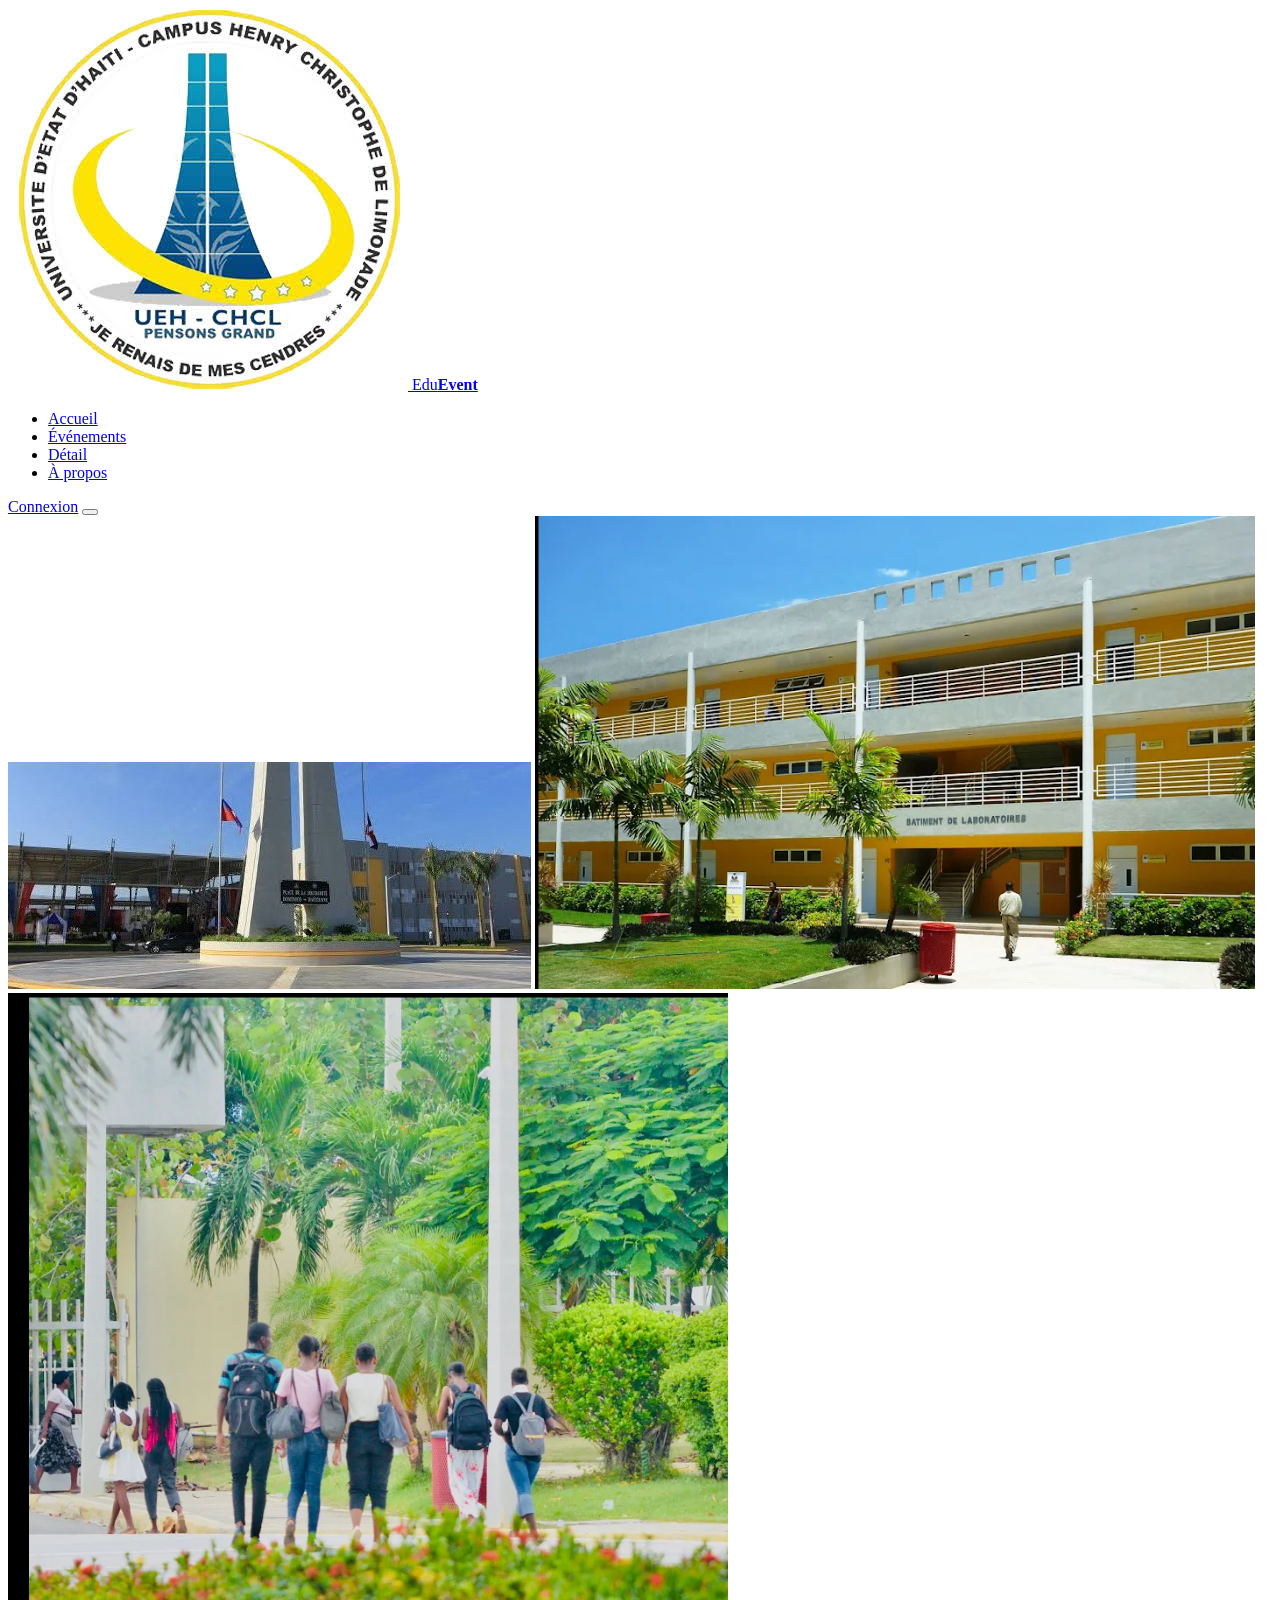
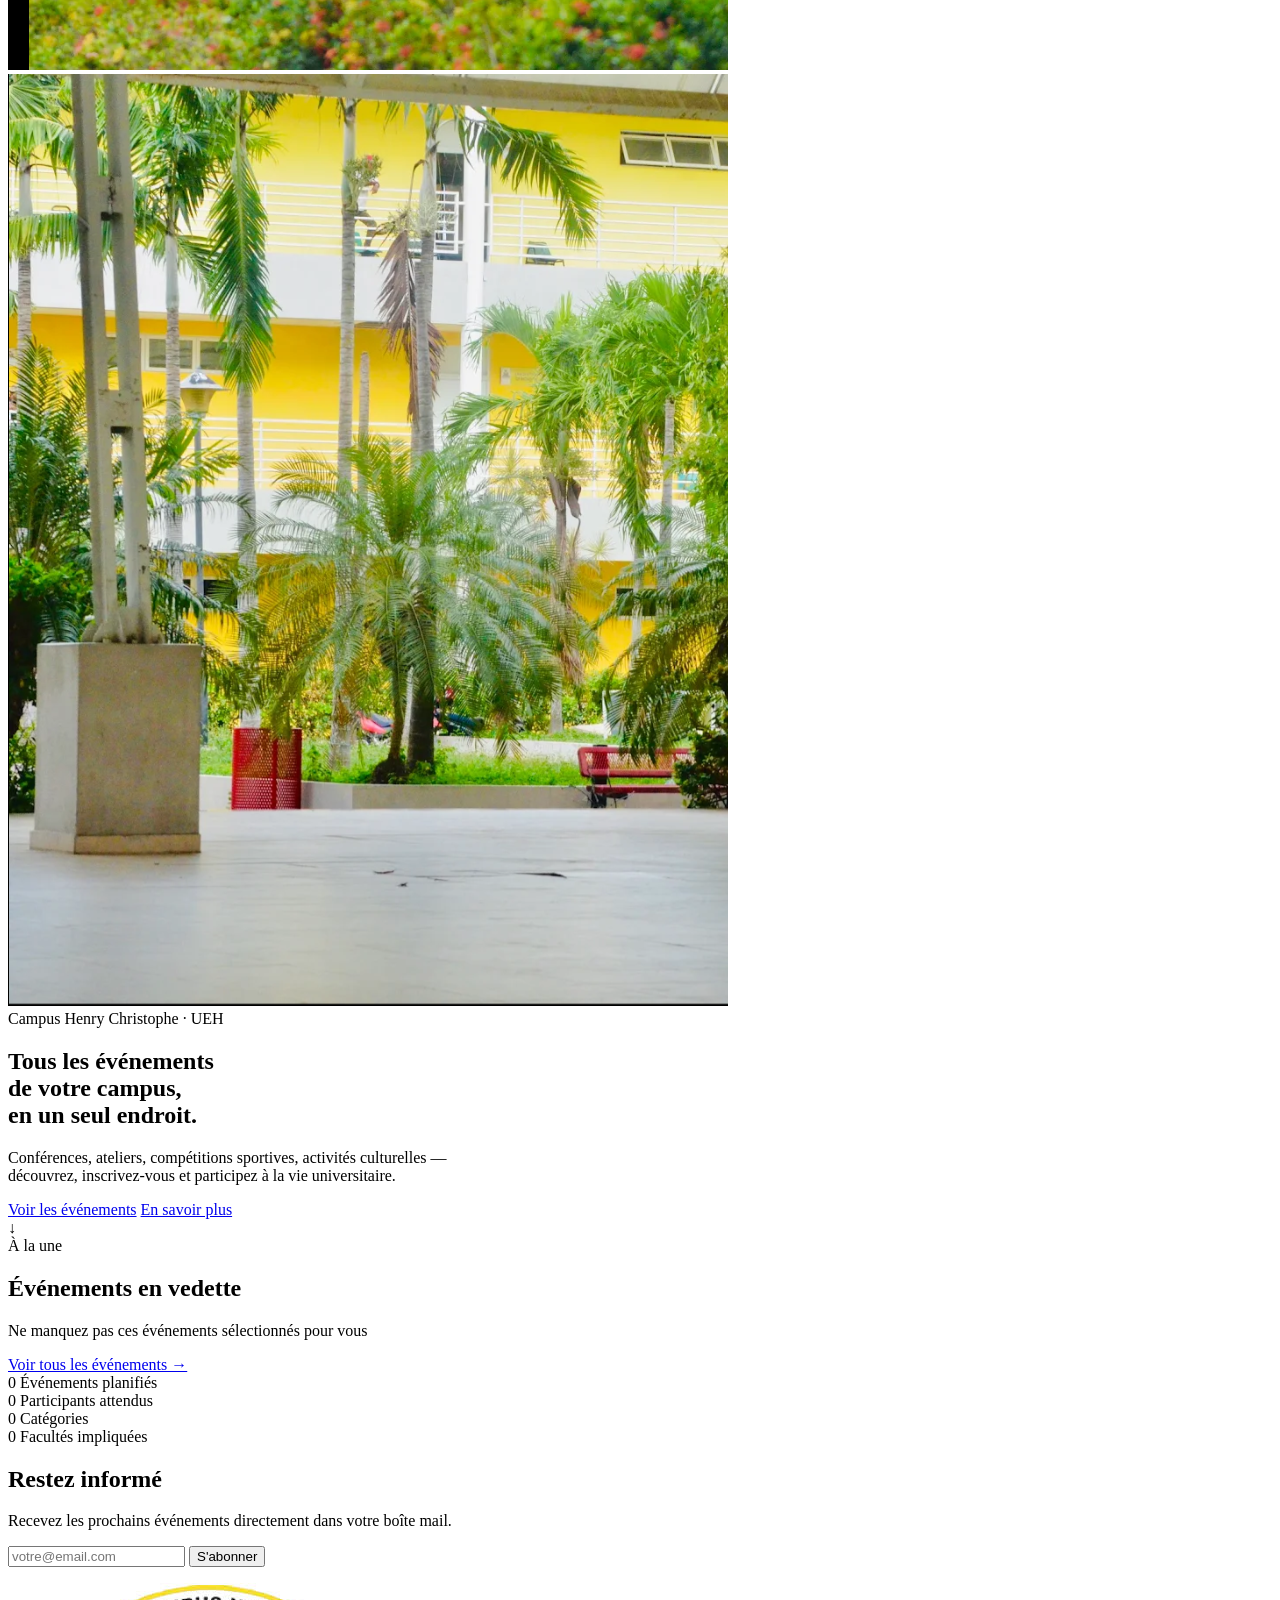
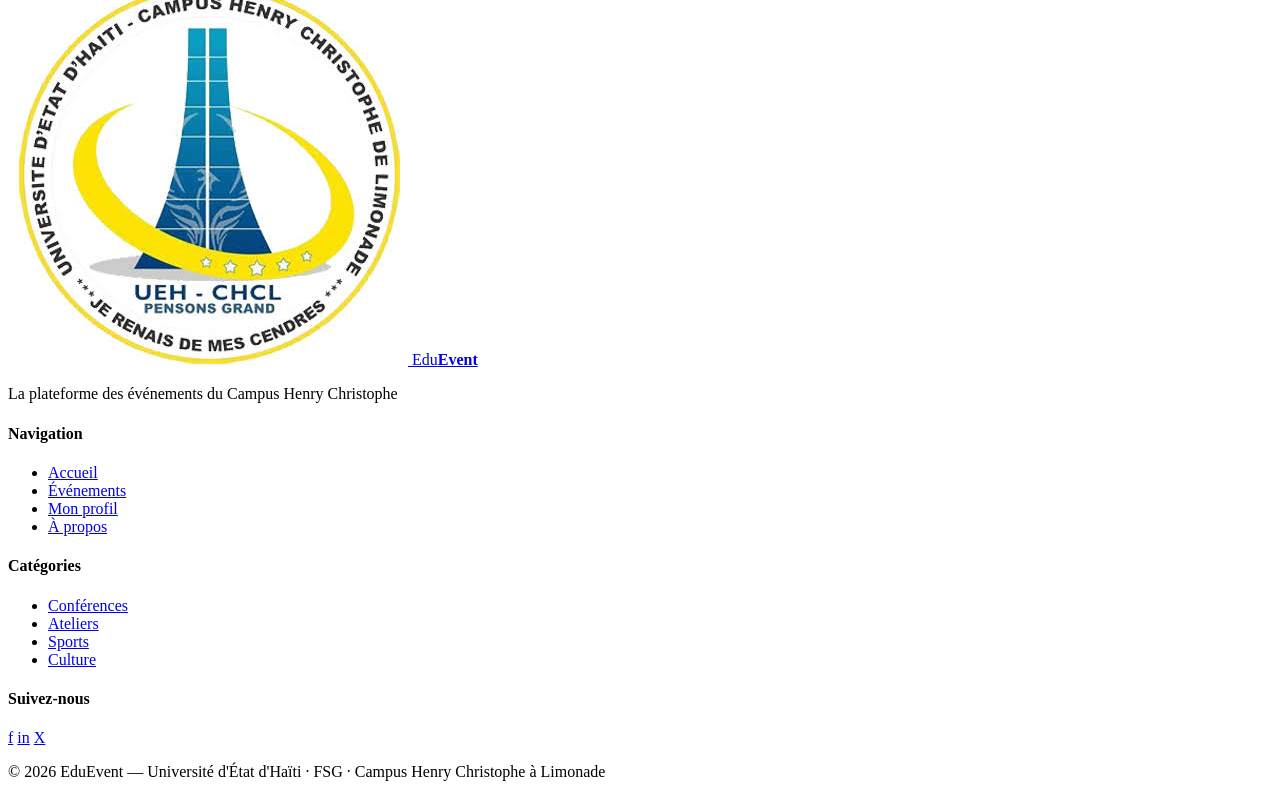
==== index.html @ 34ccdcf6 "Add files via upload" ====
<!DOCTYPE html>
<html lang="fr">
<head>
  <meta charset="UTF-8" />
  <meta name="viewport" content="width=device-width, initial-scale=1.0" />
  <meta name="description" content="EduEvent — La plateforme des événements du Campus Henry Christophe, UEH" />
  <meta name="author" content="Équipe EduEvent" />
  <title>EduEvent — Événements du Campus</title>
  <link rel="stylesheet" href="css/style.css?v=landed" />
  <link rel="stylesheet" href="css/animations.css?v=landed" />
  <link rel="stylesheet" href="css/responsive.css?v=landed" /> 

  
</head>
<body>
 
    <!-- ===== HEADER ===== -->
  <header class="header" id="header">
    <div class="container header__inner">
      
      <!-- Logo -->
      <a href="index.html" class="header__logo">
        <img src="images/logo-chcl (2).jpg" alt="UEH-CHCL" class="logo__img">
        <span class="logo__text">Edu<strong>Event</strong></span>
      </a>

      <!-- Liens de navigation (Nettoyés des styles en ligne importants) -->
      <nav class="nav" id="nav">
        <ul class="nav__list">
          <li><a href="index.html" class="nav__link active">Accueil</a></li>
          <li><a href="evenements.html" class="nav__link">Événements</a></li>
          <li><a href="detail.html" class="nav__link">Détail</a></li>
          <li><a href="a-propos.html" class="nav__link">À propos</a></li>
        </ul>
      </nav>

      <!-- Connexion & Menu Burger -->
      <div class="header__actions">
        <a href="profil.html" class="btn btn--outline">Connexion</a>
        
        <!-- Le bouton hamburger est maintenant contrôlable par le fichier responsive.css -->
        <button class="hamburger" id="hamburger" aria-label="Menu">
          <span></span><span></span><span></span>
        </button>
      </div>

    </div>
  </header>
 
  <main>
 
   <!-- ===== HERO ===== -->
<section class="hero" id="accueil">
  <!-- Seksyon background nan kote 5 imaj yo ap pase a -->
  <div class="hero__bg">
    <img src="images/hero-bg.jpg" class="hero-slide active" alt="Campus Event 1">
    
    <img src="images/foto3.png" class="hero-slide" alt="Campus Event 3">
    <img src="images/foto4.png" class="hero-slide" alt="Campus Event 4">
    <img src="images/foto5.png" class="hero-slide" alt="Campus Event 5">
  </div>
  
  <div class="container hero__content">
    <span class="hero__eyebrow animate-fadein">Campus Henry Christophe · UEH</span>
    <h1 class="hero__title animate-fadein delay-1">
      Tous les événements<br />de votre campus,<br />
      <span class="hero__accent">en un seul endroit.</span>
    </h1>
    <p class="hero__subtitle animate-fadein delay-2">
      Conférences, ateliers, compétitions sportives, activités culturelles —<br />
      découvrez, inscrivez-vous et participez à la vie universitaire.
    </p>
    <div class="hero__cta animate-fadein delay-3">
      <a href="evenements.html" class="btn btn--primary btn--lg">Voir les événements</a>
      <a href="a-propos.html" class="btn btn--ghost btn--lg">En savoir plus</a>
    </div>
  </div>
  <div class="hero__scroll">
  <a href="#vedette" style="color:inherit;text-decoration:none;">↓</a>
</div>
</section>

 
    <!-- ===== ÉVÉNEMENTS EN VEDETTE ===== -->
    <section class="section vedette" id="vedette">
      <div class="container">
        <div class="section__header">
          <span class="section__eyebrow">À la une</span>
          <h2 class="section__title">Événements en vedette</h2>
          <p class="section__subtitle">Ne manquez pas ces événements sélectionnés pour vous</p>
        </div>
        <div class="cards-grid" id="vedette-grid">
          <!-- Cartes injectées par main.js -->
          <div class="card skeleton"></div>
          <div class="card skeleton"></div>
          <div class="card skeleton"></div>
          <div class="card skeleton"></div>
        </div>
        <div class="section__footer">
          <a href="evenements.html" class="btn btn--outline">Voir tous les événements →</a>
        </div>
      </div>
    </section>
 
    <!-- ===== STATISTIQUES ===== -->
    <section class="section stats" id="stats">
      <div class="container">
        <div class="stats__grid">
          <div class="stat-card animate-count">
            <span class="stat-card__number" data-target="15">0</span>
            <span class="stat-card__label">Événements planifiés</span>
          </div>
          <div class="stat-card animate-count">
            <span class="stat-card__number" data-target="1200">0</span>
            <span class="stat-card__label">Participants attendus</span>
          </div>
          <div class="stat-card animate-count">
            <span class="stat-card__number" data-target="4">0</span>
            <span class="stat-card__label">Catégories</span>
          </div>
          <div class="stat-card animate-count">
            <span class="stat-card__number" data-target="6">0</span>
            <span class="stat-card__label">Facultés impliquées</span>
          </div>
        </div>
      </div>
    </section>
 
    <!-- ===== NEWSLETTER ===== -->
    <section class="section newsletter" id="newsletter">
      <div class="container">
        <div class="newsletter__inner">
          <div class="newsletter__text">
            <h2 class="newsletter__title">Restez informé</h2>
            <p class="newsletter__subtitle">
              Recevez les prochains événements directement dans votre boîte mail.
            </p>
          </div>
          <form class="newsletter__form" id="newsletter-form" novalidate>
            <div class="form-group">
              <input
                type="email"
                id="newsletter-email"
                class="form-input"
                placeholder="votre@email.com"
                required
                aria-label="Adresse email"
              />
              <button type="submit" class="btn btn--primary">S'abonner</button>
            </div>
            <p class="form-message" id="newsletter-msg" aria-live="polite"></p>
          </form>
        </div>
      </div>
    </section>
 
  </main>
 
  <!-- ===== FOOTER ===== -->
  <footer class="footer">
    <div class="container footer__inner">
      <div class="footer__brand">
        <a href="index.html" class="header__logo">
        <img src="images/logo-chcl (2).jpg" alt="UEH-CHCL" class="logo__img">
        <span class="logo__text">Edu<strong>Event</strong></span>
      </a>
        <p class="footer__tagline">La plateforme des événements du Campus Henry Christophe</p>
      </div>
      <div class="footer__links">
        <h4 class="footer__heading">Navigation</h4>
        <ul>
          <li><a href="index.html">Accueil</a></li>
          <li><a href="evenements.html">Événements</a></li>
          <li><a href="profil.html">Mon profil</a></li>
          <li><a href="a-propos.html">À propos</a></li>
        </ul>
      </div>
      <div class="footer__links">
        <h4 class="footer__heading">Catégories</h4>
        <ul>
          <li><a href="evenements.html?cat=conference">Conférences</a></li>
          <li><a href="evenements.html?cat=atelier">Ateliers</a></li>
          <li><a href="evenements.html?cat=sport">Sports</a></li>
          <li><a href="evenements.html?cat=culture">Culture</a></li>
        </ul>
      </div>
      <div class="footer__social">
        <h4 class="footer__heading">Suivez-nous</h4>
        <div class="social__icons">
          <a href="#" class="social__link" aria-label="Facebook">f</a>
          <a href="#" class="social__link" aria-label="Instagram">in</a>
          <a href="#" class="social__link" aria-label="Twitter">X</a>
        </div>
      </div>
    </div>
    <div class="footer__bottom">
      <div class="container">
        <p>© 2026 EduEvent — Université d'État d'Haïti · FSG · Campus Henry Christophe à Limonade</p>
      </div>
    </div>
  </footer>
 
  <script src="js/main.js"></script>
</body>
</html>
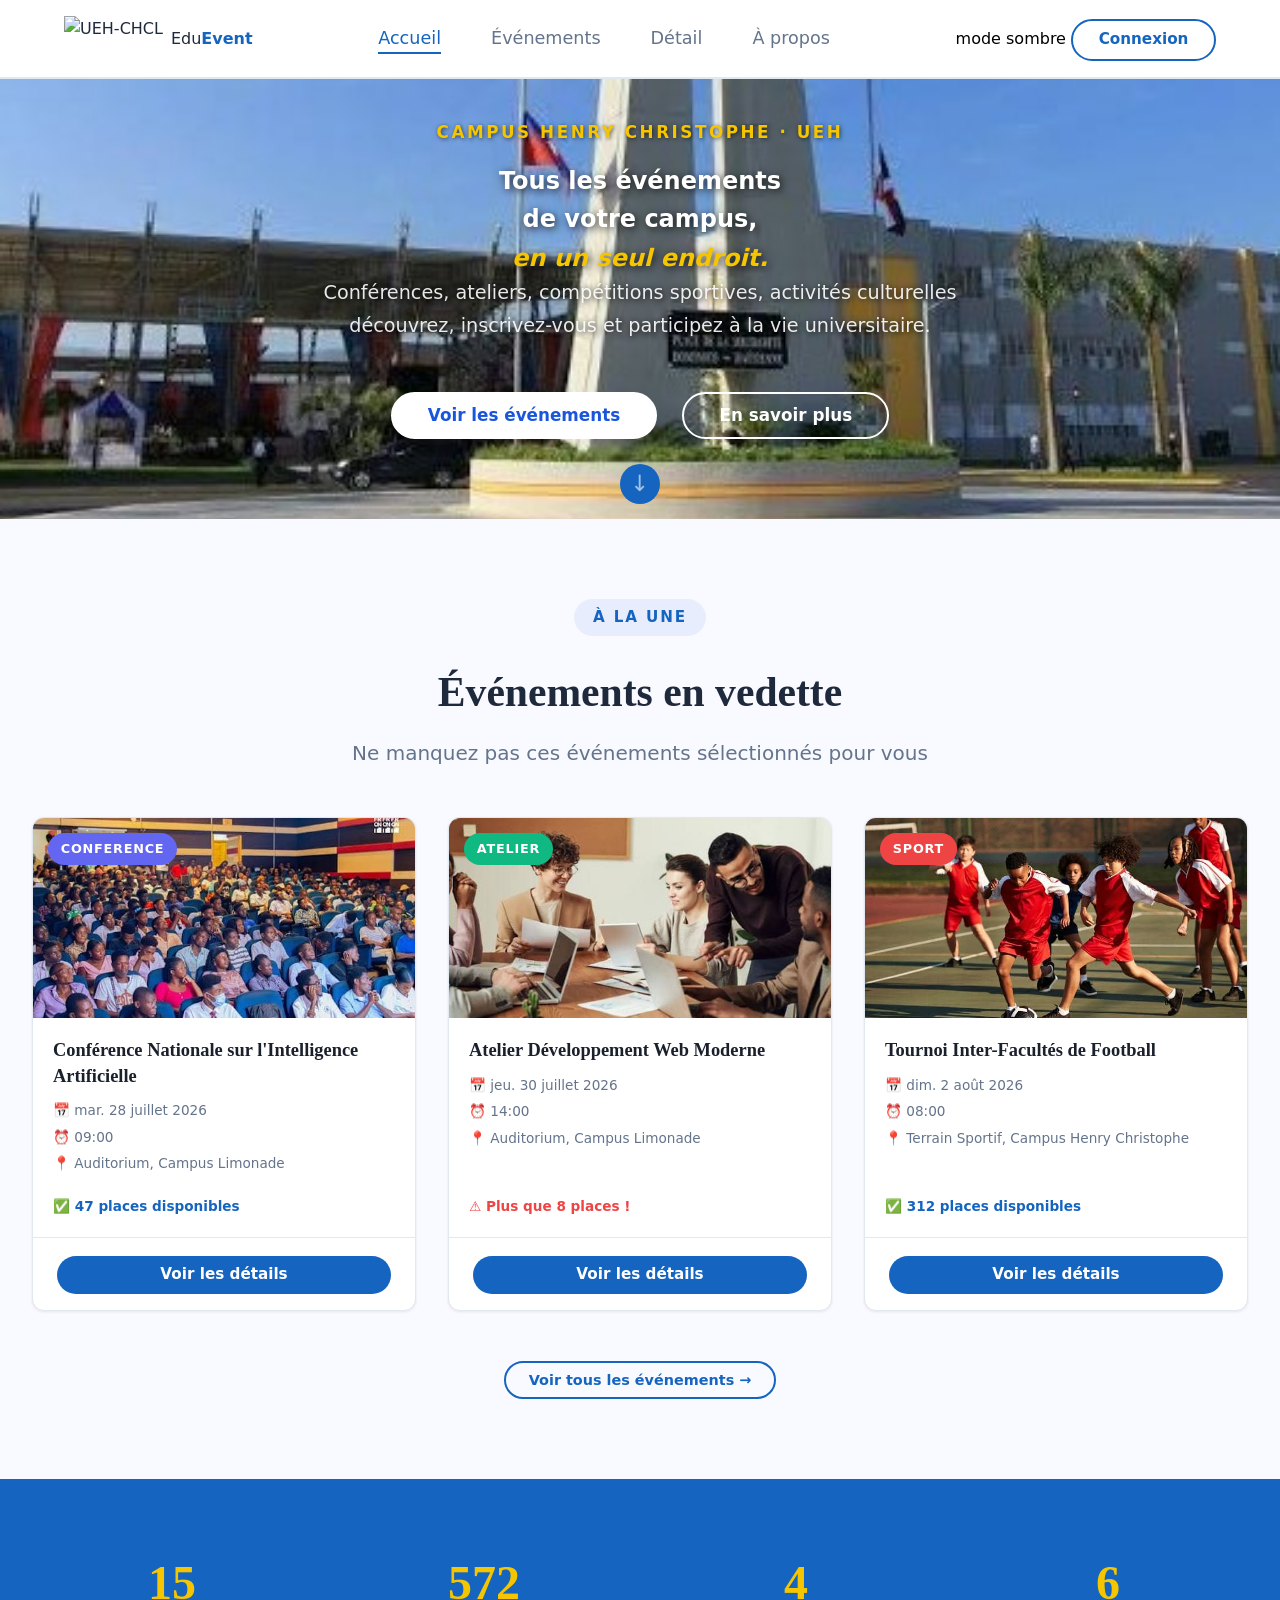
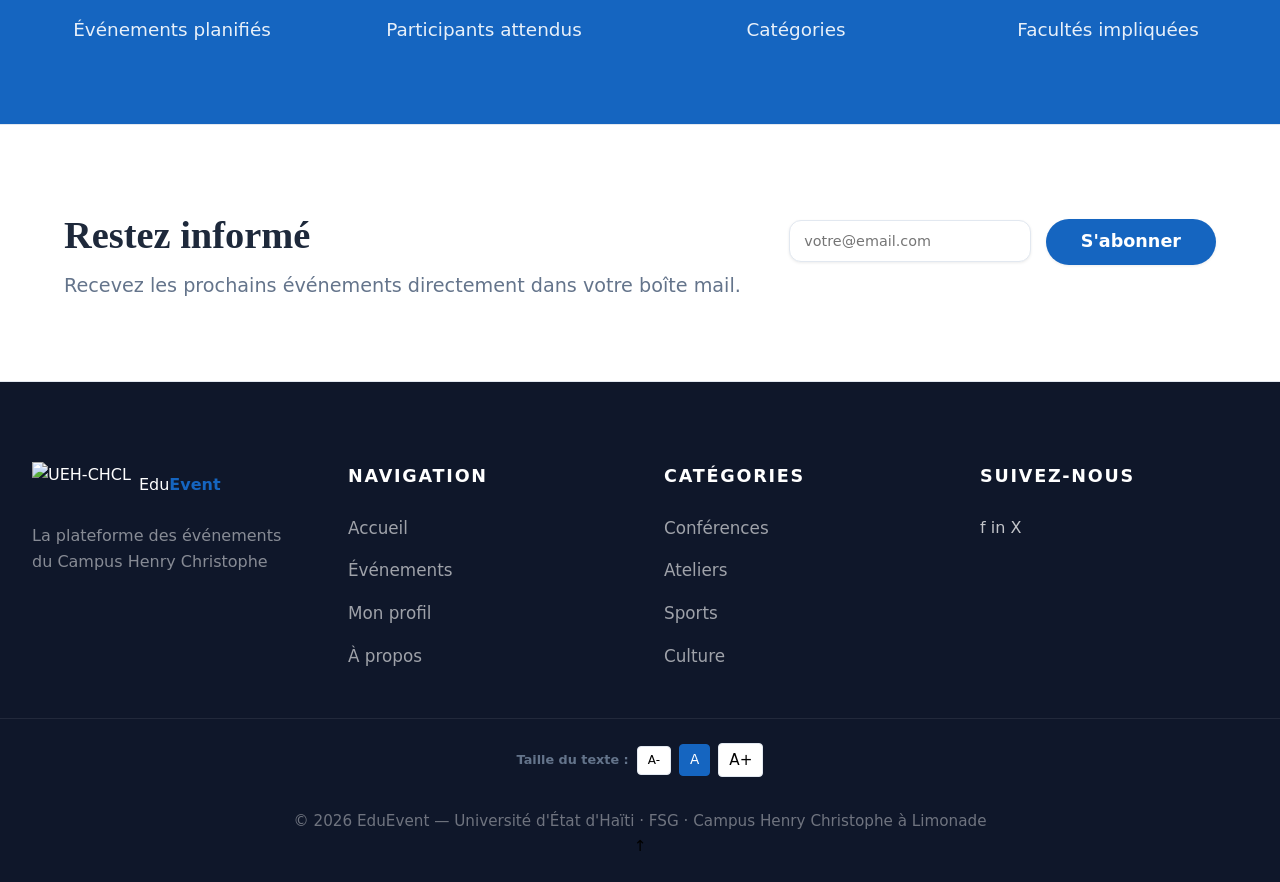
==== commit d43e4bff: "Update index.html" ====
--- a/index.html
+++ b/index.html
@@ -20,11 +20,10 @@
       
       <!-- Logo -->
       <a href="index.html" class="header__logo">
-        <img src="images/logo-chcl (2).jpg" alt="UEH-CHCL" class="logo__img">
+        <img src="images/logo-chcl.png" alt="UEH-CHCL" class="logo__img">
         <span class="logo__text">Edu<strong>Event</strong></span>
       </a>
 
-      <!-- Liens de navigation (Nettoyés des styles en ligne importants) -->
       <nav class="nav" id="nav">
         <ul class="nav__list">
           <li><a href="index.html" class="nav__link active">Accueil</a></li>
@@ -36,9 +35,9 @@
 
       <!-- Connexion & Menu Burger -->
       <div class="header__actions">
+        <button class="btn-darkmode" id="btn-darkmode" aria-label="Mode sombre" title="Mode sombre">mode sombre</button>
         <a href="profil.html" class="btn btn--outline">Connexion</a>
         
-        <!-- Le bouton hamburger est maintenant contrôlable par le fichier responsive.css -->
         <button class="hamburger" id="hamburger" aria-label="Menu">
           <span></span><span></span><span></span>
         </button>
@@ -51,10 +50,8 @@
  
    <!-- ===== HERO ===== -->
 <section class="hero" id="accueil">
-  <!-- Seksyon background nan kote 5 imaj yo ap pase a -->
   <div class="hero__bg">
     <img src="images/hero-bg.jpg" class="hero-slide active" alt="Campus Event 1">
-    
     <img src="images/foto3.png" class="hero-slide" alt="Campus Event 3">
     <img src="images/foto4.png" class="hero-slide" alt="Campus Event 4">
     <img src="images/foto5.png" class="hero-slide" alt="Campus Event 5">
@@ -67,7 +64,7 @@
       <span class="hero__accent">en un seul endroit.</span>
     </h1>
     <p class="hero__subtitle animate-fadein delay-2">
-      Conférences, ateliers, compétitions sportives, activités culturelles —<br />
+      Conférences, ateliers, compétitions sportives, activités culturelles <br />
       découvrez, inscrivez-vous et participez à la vie universitaire.
     </p>
     <div class="hero__cta animate-fadein delay-3">
@@ -161,7 +158,7 @@
     <div class="container footer__inner">
       <div class="footer__brand">
         <a href="index.html" class="header__logo">
-        <img src="images/logo-chcl (2).jpg" alt="UEH-CHCL" class="logo__img">
+        <img src="images/logo-chcl.png" alt="UEH-CHCL" class="logo__img">
         <span class="logo__text">Edu<strong>Event</strong></span>
       </a>
         <p class="footer__tagline">La plateforme des événements du Campus Henry Christophe</p>
@@ -193,13 +190,28 @@
         </div>
       </div>
     </div>
+    <!-- ===== SELEKTÈ GWOSÈ TÈKS (SIZE IN FOOTER) ===== -->
+<div class="footer-accessibility" style="margin-top: 1rem; display: flex; gap: 8px; justify-content: center; align-items: center; padding: 0.5rem 0;">
+  <span style="font-size: 0.8rem; font-weight: 600; color: var(--color-text-muted);">Taille du texte :</span>
+  <button type="button" class="btn-size" data-size="small" style="padding: 4px 10px; border: 1px solid var(--color-border); border-radius: 4px; font-size: 0.75rem; cursor: pointer; background: #fff; transition: all var(--transition);">A-</button>
+  <button type="button" class="btn-size active" data-size="medium" style="padding: 4px 10px; border: 1px solid var(--color-primary); border-radius: 4px; font-size: 0.85rem; cursor: pointer; background: var(--color-primary); color: #fff; transition: all var(--transition);">A</button>
+  <button type="button" class="btn-size" data-size="large" style="padding: 4px 10px; border: 1px solid var(--color-border); border-radius: 4px; font-size: 0.95rem; cursor: pointer; background: #fff; transition: all var(--transition);">A+</button>
+</div>
+
     <div class="footer__bottom">
       <div class="container">
         <p>© 2026 EduEvent — Université d'État d'Haïti · FSG · Campus Henry Christophe à Limonade</p>
       </div>
+      <!-- ===== BOUTON RETOUR EN HAUT (SCROLL TO TOP) ===== -->
+<button type="button" id="scroll-top-btn" class="btn-scroll-top" title="Retour en haut">
+  ↑
+</button>
+
     </div>
   </footer>
+
+
  
   <script src="js/main.js"></script>
 </body>
-</html>+</html>
--- a/css/style.css
+++ b/css/style.css
@@ -0,0 +1,2313 @@
+/* ============================================================
+   style.css — EduEvent · Styles globaux
+   ============================================================ */
+ 
+/* ----- VARIABLES ----- */
+:root {
+  /* Couleurs principales — Logo UEH-CHCL */
+  --color-primary:     #1565C0;   /* Bleu profond logo CHCL */
+  --color-primary-dk:  #0D47A1;   /* Bleu encore plus foncé hover */
+  --color-accent:      #F5C500;   /* Or/Jaune anneau logo CHCL */
+  --color-accent-lt:   #FFF9C4;   /* Jaune très clair fond */
+ 
+  /* Neutres */
+  --color-bg:          #F8FAFF;
+  --color-surface:     #FFFFFF;
+  --color-border:      #E2E8F0;
+  --color-text:        #1E293B;
+  --color-text-muted:  #64748B;
+ 
+  /* Catégories */
+  --cat-conference: #6366F1;
+  --cat-atelier:    #10B981;
+  --cat-sport:      #EF4444;
+  --cat-culture:    #F59E0B;
+ 
+  /* Typographie */
+  --font-display: 'Georgia', 'Times New Roman', serif;
+  --font-body:    system-ui, -apple-system, 'Segoe UI', sans-serif;
+ 
+  /* Espacements */
+  --space-xs:  0.25rem;
+  --space-sm:  0.5rem;
+  --space-md:  1rem;
+  --space-lg:  1.5rem;
+  --space-xl:  2rem;
+  --space-2xl: 3rem;
+  --space-3xl: 5rem;
+ 
+  /* Rayons */
+  --radius-sm: 6px;
+  --radius-md: 12px;
+  --radius-lg: 20px;
+  --radius-full: 9999px;
+ 
+  /* Ombres */
+  --shadow-sm: 0 1px 3px rgba(0,0,0,.08);
+  --shadow-md: 0 4px 16px rgba(0,0,0,.10);
+  --shadow-lg: 0 8px 32px rgba(0,0,0,.12);
+ 
+  /* Transitions */
+  --transition: 0.25s ease;
+}
+ 
+/* ----- RESET ----- */
+*, *::before, *::after { box-sizing: border-box; margin: 0; padding: 0; }
+ 
+html { scroll-behavior: smooth; font-size: 16px; }
+
+ 
+body {
+  font-family: var(--font-body);
+  background: var(--color-bg);
+  color: var(--color-text);
+  line-height: 1.6;
+  overflow-x: hidden;
+}
+ 
+img { display: block; max-width: 100%; height: auto; }
+a  { color: inherit; text-decoration: none; }
+ul { list-style: none; }
+button { cursor: pointer; border: none; background: none; font: inherit; }
+ 
+/* ----- CONTAINER ----- */
+.container {
+  width: 100%;
+  max-width: 1300px; /* Augmenté de 1200px à 1300px pour ouvrir l'espace */
+  margin: 0 auto;
+  padding: 0 var(--space-xl); /* Donne plus de marge de sécurité sur les bords */
+}
+
+ 
+/* ----- BUTTONS ----- */
+.btn {
+  display: inline-flex;
+  align-items: center;
+  justify-content: center;
+  gap: var(--space-sm);
+  padding: 0.5rem 1.4rem !important;
+  border-radius: var(--radius-full);
+  font-size: 0.9rem;
+  font-weight: 600;
+  transition: all var(--transition);
+  white-space: nowrap;
+
+  /* LES 3 LIGNES CORRECTRICES DU COIN : */
+  line-height: 1 !important;           /* Force le texte à s'aligner sur sa ligne de base */
+  height: 38px !important;             /* Fixe la hauteur exacte du bouton calée sur le logo */
+  margin-top: 2px !important;          /* Descend le bouton d'un pixel pour l'éloigner du bord haut */
+}
+ 
+.btn--primary {
+  background: var(--color-primary);
+  color: #fff;
+}
+.btn--primary:hover {
+  background: var(--color-primary-dk);
+  transform: translateY(-2px);
+  box-shadow: var(--shadow-md);
+}
+ 
+.btn--outline {
+  border: 2px solid var(--color-primary);
+  color: var(--color-primary);
+}
+.btn--outline:hover {
+  background: var(--color-primary);
+  color: #fff;
+}
+ 
+.btn--ghost {
+  border: 2px solid rgba(255,255,255,.5);
+  color: #fff;
+}
+.btn--ghost:hover {
+  background: rgba(255,255,255,.15);
+}
+ 
+.btn--lg { padding: 0.8rem 2rem; font-size: 1rem; }
+ 
+/* ----- SECTION BASE ----- */
+.section { padding: var(--space-3xl) 0; }
+ 
+.section__header {
+  text-align: center;
+  margin-bottom: var(--space-2xl);
+}
+ 
+.section__eyebrow {
+  display: inline-block;
+  font-size: 0.75rem;
+  font-weight: 700;
+  letter-spacing: .12em;
+  text-transform: uppercase;
+  color: var(--color-primary);
+  background: rgba(26,86,219,.08);
+  padding: 0.25rem 0.8rem;
+  border-radius: var(--radius-full);
+  margin-bottom: var(--space-sm);
+}
+ 
+.section__title {
+  font-family: var(--font-display);
+  font-size: clamp(1.6rem, 3vw, 2.2rem);
+  font-weight: 700;
+  color: var(--color-text);
+  margin-bottom: var(--space-sm);
+}
+ 
+.section__subtitle {
+  color: var(--color-text-muted);
+  max-width: 560px;
+  margin: 0 auto;
+}
+ 
+.section__footer {
+  text-align: center;
+  margin-top: var(--space-2xl);
+}
+ 
+/* ============================================================
+   HEADER COMPLET ET CORRIGÉ (EDUEVENT)
+   ============================================================ */
+
+/* 1. Taille fixe de l'image du logo */
+.header__logo img {
+  height: 45px !important;       
+  width: auto !important;        
+  object-fit: contain !important;
+  display: block !important;
+}
+
+/* 2. Structure du bandeau principal */
+.header {
+  position: relative !important;
+  top: 0;
+  z-index: 100;
+  background: rgba(255, 255, 255, 0.92);
+  backdrop-filter: blur(12px);
+  border-bottom: 2px solid var(--color-border); 
+  transition: box-shadow var(--transition);
+  padding: var(--space-md) 0 !important; 
+  height: auto !important;               
+  overflow: visible !important;          
+}
+
+.header.scrolled { 
+  box-shadow: var(--shadow-md); 
+}
+
+/* 3. Alignement global : Logo à gauche, Meni au centre, Bouton à droite */
+.header__inner {
+  display: grid !important;
+  grid-template-columns: auto 1fr auto !important;
+  align-items: center !important; 
+  width: 100% !important;
+  max-width: 1300px !important;
+  margin: 0 auto !important;
+  padding: 0 5% !important;
+}
+
+.header__logo {
+  display: flex !important;
+  align-items: center !important;
+  gap: var(--space-sm) !important;
+  flex-shrink: 0 !important;
+}
+
+.logo__icon { 
+  font-size: 1.4rem; 
+}
+
+.logo__text strong { 
+  color: var(--color-primary); 
+}
+
+/* 4. Forçage de l'espace de la navigation (Correction absolue) */
+nav, .header nav {
+  display: flex !important;
+  justify-content: center !important; 
+  width: 100% !important;
+}
+
+.nav__list {
+  display: flex !important;
+  flex-direction: row !important;
+  list-style: none !important;
+  margin: 0 !important;
+  padding: 0 !important;
+  gap: 0 !important; /* Annule le gap natif pour éviter les conflits */
+}
+
+/* MÉTHODE MAGIQUE : On force l'espace individuellement sur chaque puce du menu */
+.nav__list li {
+  display: block !important;
+  margin-left: 25px !important;  /* Crée l'espace de sécurité obligatoire à gauche */
+  margin-right: 25px !important; /* Crée l'espace de sécurité obligatoire à droite */
+}
+
+/* 5. Style des liens et effets visuels fluides (Ligne bleue) */
+.nav__link {
+  font-size: 1.1rem !important;
+  font-weight: 500 !important;
+  color: var(--color-text-muted) !important;
+  white-space: nowrap !important;
+  position: relative !important;
+  padding: 6px 0 !important;
+  transition: color 0.3s ease !important; 
+}
+
+.nav__link:hover,
+.nav__link:focus,
+.nav__link.active {
+  color: var(--color-primary) !important;
+}
+
+/* Crée la petite ligne de soulignement sous le mot */
+.nav__link::after {
+  content: '' !important;
+  position: absolute !important;
+  bottom: 0 !important;
+  left: 0 !important;
+  width: 100% !important;
+  height: 2px !important;
+  background-color: var(--color-primary) !important;
+  transform: scaleX(0) !important; 
+  transition: transform 0.3s ease !important;
+}
+
+/* Déploie la ligne bleue de manière fluide au survol ou si actif */
+.nav__link:hover::after,
+.nav__link.active::after {
+  transform: scaleX(1) !important;
+}
+
+/* 6. Bouton Connexion à droite */
+.header__actions .btn {
+  padding: 0.6rem 1.6rem !important; 
+  font-size: 0.95rem !important;     
+  height: 42px !important;           
+  min-width: auto !important; 
+  white-space: nowrap !important;
+  border-radius: var(--radius-full) !important;
+}
+
+/* Nan css/style.css — Pati 7 la sèlman */
+.hamburger {
+  display: none; 
+  flex-direction: column;
+  justify-content: space-between;
+  width: 30px;         /* Lajè bouton an */
+  height: 21px;        /* Wotè bouton an pou bar yo gen espas ant yo */
+  background: none;
+  border: none;
+  cursor: pointer;
+  z-index: 110;        /* Fòse l rete anlè pou anyen pa kouvri l */
+  padding: 0;
+}
+
+/* Ti bar yo ap byen trase koulye a */
+.hamburger span {
+  display: block;
+  width: 100%;
+  height: 3px;         /* Epesè ti bar yo */
+  background-color: var(--color-primary); /* Koulè ble logo a */
+  border-radius: var(--radius-full);
+  transition: all 0.3s ease; /* Pou lè n a anime l pita */
+}
+
+ 
+
+/* ============================================================
+   HERO COMPACT (REDUIT EN HAUTEUR)
+   ============================================================ */
+
+
+ 
+.hero__bg {
+  position: absolute;
+  top: 0;
+  left: 0;
+  width: 100%;
+  height: 100%;
+  z-index: -1;
+  overflow: hidden; /* Anpeche imaj yo depase */
+}
+
+/* Nouvo stil pou 5 imaj yo */
+.hero-slide {
+  position: absolute;
+  top: 0;
+  left: 0;
+  width: 100%;
+  height: 100%;
+  object-fit: cover;
+  background-position: center;
+  opacity: 0;
+  transition: opacity 2s ease-in-out; /* Tranzisyon dous soti nan yon imaj nan yon lòt */
+}
+
+/* Sèl imaj ki gen klas 'active' a k ap parèt */
+.hero-slide.active {
+  opacity: 1;
+}
+
+/* Gradyan ble a ap rete nèt anlè imaj yo pou tèks la ka parèt byen frapan */
+.hero__bg::before {
+  content: '';
+  position: absolute;
+  inset: 0;
+   background: none !important;
+  z-index: 2; /* Mete l anlè imaj yo */
+}
+
+
+/* ============================================================
+   HERO CENTRÉ ET COMPACT (ELEVASYON DESIGN)
+   ============================================================ */
+.hero {
+  position: relative;
+  /* On remonte légèrement de 50vh à 58vh pour donner de la place à la flèche */
+  min-height: 25vh !important; 
+  display: flex;
+  align-items: center;
+  justify-content: center !important;
+  overflow: hidden;
+  padding: 20px 10% !important; 
+}
+
+.hero__content {
+  position: relative;
+  z-index: 2; 
+  color: #fff;
+  max-width: 850px; 
+  padding: 20px 0 !important; /* On remet exactement votre padding de départ sans boîte */
+  text-align: center !important;
+  margin-bottom: 40px !important; 
+  background: none !important; /* On supprime complètement la boîte transparente */
+}
+
+
+
+
+/* Sante ti tit jòn nan */
+.hero__content .section__eyebrow {
+  margin-left: auto !important;
+  margin-right: auto !important;
+}
+
+/* Sante paragraf deskripsyon an */
+.hero__content .section__subtitle {
+  font-size: 1.25rem !important; 
+  max-width: 650px !important; 
+  color: rgba(255, 255, 255, 0.9) !important;
+  margin: 0 auto var(--space-xl) auto !important; /* <--- 'auto' a gòch ak a dwat ap sante paragraf la */
+}
+
+/* SANTE DE BOUTON YO NAN MITAN */
+.hero__cta { 
+  display: flex !important; 
+  flex-direction: row !important;
+  justify-content: center !important; /* <--- SA PRAL METE DE BOUTON YO NAN MITAN PAJ LA */
+  gap: 25px !important; 
+  flex-wrap: wrap; 
+}
+
+
+ 
+/* Texte d'introduction jaune "CAMPUS HENRY CHRISTOPHE..." */
+.hero__eyebrow {
+  display: inline-block;
+  font-size: 1.05rem !important; /* Agrandi pour une meilleure visibilité */
+  font-weight: 700;
+  letter-spacing: .15em;
+  text-transform: uppercase;
+  color: var(--color-accent);
+  margin-bottom: var(--space-md);
+}
+ 
+/* Grand titre blanc principal */
+
+ 
+.hero__accent {
+  color: var(--color-accent);
+  font-style: italic;
+}
+ 
+/* Paragraphe de description sous le titre */
+
+ 
+
+
+/* Style de base et forçage de taille pour les deux boutons du Hero */
+.hero__cta .btn {
+  display: inline-flex !important;
+  align-items: center !important;
+  justify-content: center !important;
+  padding: 0.8rem 2.2rem !important; /* Boutons plus généreux et haut de gamme */
+  font-size: 1.05rem !important;
+  height: auto !important;
+  white-space: nowrap !important;
+  transition: all var(--transition) !important;
+}
+
+/* Bouton principal "Voir les événements" */
+.hero__cta .btn--primary {
+  border: 2px solid #ffffff !important;
+  background: #ffffff !important; /* Fond blanc opaque initial */
+  color: #1A56DB !important; /* Texte bleu d'origine */
+}
+
+.hero__cta .btn--primary:hover {
+  background: transparent !important; /* Devient transparent au survol */
+  color: #ffffff !important; /* Le texte devient blanc */
+  transform: translateY(-3px);
+  box-shadow: var(--shadow-lg);
+}
+
+/* Bouton secondaire "En savoir plus" */
+.hero__cta .btn--ghost {
+  border: 2px solid #ffffff !important;
+  background: transparent !important;
+  color: #ffffff !important;
+}
+/* FÒSE LIY DESKRIPSYON AN VINI NAN MITAN NÈT */
+.hero__content p, 
+.hero__subtitle, 
+.section__subtitle {
+  text-align: center !important; /* Fòse tèks la ekri nan mitan */
+  margin-left: auto !important;  /* Balanse espas bò gòch */
+  margin-right: auto !important; /* Balanse espas bò dwat */
+  display: block !important;
+  width: 100% !important;
+  max-width: 680px !important;   /* Anpeche liy lan vin twò long */
+}
+
+
+.hero__cta .btn--ghost:hover {
+  background: rgba(255, 255, 255, 0.15) !important;
+  color: #ffffff !important;
+  transform: translateY(-3px);
+  box-shadow: var(--shadow-lg);
+}
+ 
+/* Petite flèche d'indication de défilement tout en bas */
+.hero__scroll {
+  position: absolute;
+  /* On la colle très près du bord du bas (15px au lieu de var(--space-xl)) */
+  bottom: 15px !important; 
+  left: 50%;
+  transform: translateX(-50%);
+  color: rgba(255,255,255,.6) !important; /* On la rend un peu plus blanche et visible */
+  font-size: 1.4rem;
+  animation: bounce 2s infinite;
+  z-index: 10 !important; /* On la passe au-dessus pour être sûr qu'elle soit cliquable */
+}
+.hero__scroll a {
+  color: #ffffff;
+  background: var(--color-primary);
+  width: 40px;
+  height: 40px;
+  border-radius: 50%;
+  display: flex;
+  align-items: center;
+  justify-content: center;
+  text-decoration: none;
+}
+.hero__title {
+  text-shadow: 2px 2px 8px rgba(0,0,0,0.8);
+}
+
+.hero__subtitle {
+  font-size: 1.2rem;
+  color: rgba(255,255,255,.9);
+  line-height: 1.7;
+  margin-bottom: var(--space-2xl);
+  text-shadow: 1px 1px 6px rgba(0,0,0,0.9);
+  max-width: 600px;
+}
+
+.hero__eyebrow {
+  text-shadow: 1px 1px 4px rgba(0,0,0,0.6);
+}
+
+
+
+ 
+/* ============================================================
+   CARTES ÉVÉNEMENTS - PROPRE ET NETTOYÉ
+   ============================================================ */
+.cards-grid {
+  display: grid;
+  /* Nou fòse kolòn yo pi laj (min 300px) pou kat yo pi bèl a 100% zoom */
+  grid-template-columns: repeat(auto-fill, minmax(300px, 1fr));
+  gap: var(--space-xl); /* Plis espas ant kat yo */
+}
+ 
+.card {
+  background: var(--color-surface);
+  border-radius: var(--radius-md);
+  box-shadow: var(--shadow-sm);
+  overflow: hidden;
+  transition: transform var(--transition), box-shadow var(--transition);
+  display: flex;
+  flex-direction: column;
+}
+ 
+.card:hover {
+  transform: translateY(-6px); /* Kat la ap monte yon ti kras pi plis lè w pase sourit la */
+  box-shadow: var(--shadow-lg);
+}
+ 
+.card__image-wrap {
+  position: relative !important; /* TRÈS IMPORTANT : Pou badge la ka bloke anndan foto a */
+  height: 200px; /* Nou monte l a 200px pou foto yo pi bèl */
+  overflow: hidden;
+  background: var(--color-border);
+}
+ 
+.card__image-wrap img {
+  width: 100%;
+  height: 100%;
+  object-fit: cover;
+  transition: transform 0.4s ease;
+}
+ 
+.card:hover .card__image-wrap img { 
+  transform: scale(1.05); 
+}
+ 
+/* SÈL KÒD K AP KORIJE BADGE YO NÈT */
+.card__badge {
+  position: absolute !important;
+  top: 15px !important;  /* Distans depi anlè nèt nan foto a */
+  left: 15px !important; /* Distans depi sou bò gòch nèt */
+  font-size: 0.8rem !important; /* Tèks la ap pi fasil pou li */
+  font-weight: 700;
+  text-transform: uppercase;
+  letter-spacing: .06em;
+  padding: 0.35rem 0.8rem !important; /* Badge la ap pi laj e li pap kase */
+  border-radius: var(--radius-full);
+  color: #fff;
+  z-index: 10 !important; /* Fòse badge la rete anlè foto a nèt */
+  margin: 0 !important; /* Anile vye maj ki te fè l deplase a */
+}
+ 
+.badge--conference { background: var(--cat-conference) !important; }
+.badge--atelier    { background: var(--cat-atelier) !important; }
+.badge--sport      { background: var(--cat-sport) !important; }
+.badge--culture    { background: var(--cat-culture) !important; }
+ 
+.card__body {
+  padding: var(--space-lg);
+  flex: 1;
+  display: flex;
+  flex-direction: column;
+  gap: var(--space-sm);
+}
+ 
+.card__title {
+  font-family: var(--font-display);
+  font-size: 1.2rem !important; /* Tit la ap pi gwo ak pi bèl pou li a 100% zoom */
+  font-weight: 700;
+  line-height: 1.4;
+  color: var(--color-text);
+  margin-bottom: 5px;
+}
+ 
+.card__meta {
+  display: flex;
+  flex-direction: column;
+  gap: 0.3rem;
+  font-size: 0.85rem !important; /* Ti enfòmasyon yo ap pi klè */
+  color: var(--color-text-muted);
+}
+ 
+.card__meta span { 
+  display: flex; 
+  align-items: center; 
+  gap: 0.4rem; 
+}
+ 
+.card__places {
+  margin-top: auto;
+  font-size: 0.85rem !important;
+  font-weight: 600;
+  color: var(--color-primary);
+  padding-top: 10px;
+}
+ 
+.card__places.urgent { 
+  color: var(--cat-sport); 
+}
+ 
+.card__footer {
+  padding: var(--space-md) var(--space-lg);
+  border-top: 1px solid var(--color-border);
+}
+ 
+/* Bouton "Voir les détails" anba nèt la */
+.card__footer .btn { 
+  width: 100%; 
+  justify-content: center; 
+  padding: 0.7rem 0 !important; /* Bouton an ap pi gwo ak pi fasil pou klike */
+  font-size: 0.95rem !important;
+  height: auto !important; /* Anile wotè 38px ki te kwense l la */
+}
+ 
+/* Skeleton loader */
+.card.skeleton {
+  min-height: 320px;
+  background: linear-gradient(90deg, #e2e8f0 25%, #f1f5f9 50%, #e2e8f0 75%);
+  background-size: 200% 100%;
+  animation: shimmer 1.4s infinite;
+}
+/* ============================================================
+   AGRANDISSEMENT DES TITRES DE LA SECTION ÉVÉNEMENTS
+   ============================================================ */
+
+/* 1. Le petit badge bleu "À LA UNE" */
+.section__header .section__eyebrow {
+  font-size: 0.95rem !important; /* Plus grand et plus percutant */
+  padding: 0.4rem 1.2rem !important; /* Donne plus d'espace autour du texte */
+  letter-spacing: .12em;
+  font-weight: 700;
+}
+
+/* 2. Le grand titre "Événements en vedette" */
+.section__header .section__title {
+  font-size: 2.6rem !important; /* Augmenté pour un style moderne à 100% de zoom */
+  margin-top: 15px !important;
+  margin-bottom: 12px !important;
+  font-family: var(--font-display);
+  font-weight: 700;
+}
+
+/* 3. La petite ligne du bas "Ne manquez pas ces événements..." */
+.section__header .section__subtitle {
+  font-size: 1.25rem !important; /* Taille très confortable pour la lecture */
+  color: var(--color-text-muted) !important;
+  max-width: 650px !important; /* Empêche le texte de s'étaler sur une seule ligne trop longue */
+  margin: 0 auto !important; /* Centre parfaitement la ligne sous le grand titre */
+  line-height: 1.6;
+}
+
+
+/* ============================================================
+   STATISTIQUES (AGRANDI AK CORRIGÉ)
+   ============================================================ */
+.stats {
+  background: var(--color-primary);
+  padding: var(--space-3xl) 0 !important; /* Bay plis espas anlè ak anba */
+}
+ 
+.stats__grid {
+  display: grid;
+  grid-template-columns: repeat(auto-fit, minmax(220px, 1fr)) !important; /* Pèmèt chif yo gaye bèl sou gwo ekran */
+  gap: var(--space-xl) !important;
+  text-align: center;
+}
+ 
+.stat-card { 
+  color: #fff; 
+}
+ 
+/* Gwo chif jòn yo (8, 1200, 4, 3) */
+.stat-card__number {
+  display: block;
+  font-family: var(--font-display);
+  font-size: 3rem !important; /* Agrandi chif yo pou yo gen enpak */
+  font-weight: 800 !important;
+  color: var(--color-accent);
+  line-height: 1;
+}
+ 
+/* Ti tèks ki anba chif yo */
+.stat-card__label {
+  display: block;
+  font-size: 1.15rem !important; /* Tèks yo vin pi fasil pou li nèt */
+  font-weight: 500 !important;
+  color: rgba(255,255,255,.9) !important; /* Blan pi klere */
+  margin-top: var(--space-sm) !important;
+}
+
+ 
+/* ============================================================
+   NEWSLETTER ("Restez informé" — LOOK PROFESSIONNEL CORRIGÉ)
+   ============================================================ */
+.newsletter {
+  background: var(--color-surface);
+  border-top: 1px solid var(--color-border);
+  border-bottom: 1px solid var(--color-border);
+  padding: var(--space-3xl) 0 !important; /* Donne beaucoup d'espace pour aérer le bloc */
+}
+ 
+.newsletter__inner {
+  display: flex;
+  align-items: center;
+  justify-content: space-between;
+  gap: var(--space-2xl);
+  flex-wrap: wrap;
+  width: 100%;
+  max-width: 1200px;
+  margin: 0 auto;
+  padding: 0 var(--space-lg);
+}
+ 
+.newsletter__title {
+  font-family: var(--font-display);
+  font-size: 2.4rem !important; /* Grand titre imposant */
+  font-weight: 700;
+  margin-bottom: var(--space-xs);
+  color: var(--color-text);
+}
+ 
+.newsletter__subtitle { 
+  color: var(--color-text-muted); 
+  font-size: 1.2rem !important; /* Description bien visible */
+}
+ 
+.newsletter__form { 
+  flex: 1; 
+  min-width: 320px; 
+}
+ 
+/* LE CONTENEUR DU FORMULAIRE : Aligne et ajuste les deux éléments */
+.form-group {
+  display: flex !important;
+  gap: 15px !important; /* Crée un espace propre entre le champ de texte et le bouton */
+  align-items: center !important;
+}
+ 
+/* LE CHAMP DE SAISIE (INPUT EMAIL) — BIEN FINI ET NET */
+.form-input {
+  flex: 1 !important;
+  padding: 14px 24px !important; /* Augmente la hauteur interne pour un grand confort visuel */
+  border: 2px solid #CBD5E1 !important; /* Bordure gris neutre plus visible et nette */
+  border-radius: var(--radius-full);
+  font: inherit;
+  font-size: 1.1rem !important; /* Écriture plus grande lorsque l'utilisateur tape son email */
+  color: var(--color-text);
+  outline: none;
+  background-color: #ffffff !important;
+  transition: all var(--transition);
+  box-shadow: var(--shadow-sm); /* Ajoute une ombre très discrète */
+}
+ 
+/* Effet visuel moderne lorsque l'utilisateur clique dans la case email */
+.form-input:focus { 
+  border-color: var(--color-primary) !important; /* La bordure devient bleue */
+  box-shadow: 0 0 0 4px rgba(21, 101, 192, 0.15) !important; /* Petit halo bleu brillant autour */
+}
+ 
+/* LE BOUTON BLEU "S'ABONNER" — GRAND ET SOLIDE */
+.newsletter__form .btn, 
+.newsletter__form button[type="submit"] {
+  display: inline-flex !important;
+  align-items: center !important;
+  justify-content: center !important;
+  background: var(--color-primary) !important; /* Force le beau bleu institutionnel */
+  color: #ffffff !important;
+  padding: 14px 35px !important; /* Donne une forme généreuse et haut de gamme alignée sur le champ email */
+  font-size: 1.1rem !important;
+  font-weight: 600 !important;
+  border-radius: var(--radius-full) !important;
+  height: auto !important; /* Supprime la hauteur bridée */
+  cursor: pointer;
+  transition: all var(--transition);
+  box-shadow: var(--shadow-sm);
+  white-space: nowrap !important;
+}
+
+/* Effet de survol sur le bouton S'abonner */
+.newsletter__form button[type="submit"]:hover {
+  background: var(--color-primary-dk) !important; /* Bleu plus foncé */
+  transform: translateY(-2px);
+  box-shadow: var(--shadow-md);
+}
+ 
+.form-message {
+  font-size: 0.9rem !important;
+  margin-top: var(--space-sm);
+  min-height: 1.2em;
+}
+ 
+.form-message.success { color: #10B981; }
+.form-message.error   { color: var(--cat-sport); }
+
+/* ============================================================
+   FOOTER (PIED DE PAGE - AGRANDI)
+   ============================================================ */
+.footer {
+  background: #0F172A;
+  color: rgba(255,255,255,.75);
+  padding-top: var(--space-3xl);
+}
+ 
+.footer__inner {
+  display: grid;
+  grid-template-columns: repeat(auto-fit, minmax(200px, 1fr)) !important; /* Evite kolòn yo kwense */
+  gap: var(--space-2xl);
+  padding-bottom: var(--space-2xl);
+  border-bottom: 1px solid rgba(255,255,255,.08);
+}
+ 
+.footer__brand .header__logo { 
+  color: #fff; 
+  margin-bottom: var(--space-md); 
+}
+
+.footer__tagline { 
+  font-size: 1rem !important; /* Ti tèks anba logo a */
+  color: rgba(255,255,255,.5); 
+  max-width: 260px; 
+}
+ 
+/* Tit yo tankou NAVIGATION, CATEGORIES... */
+.footer__heading {
+  font-size: 1.1rem !important; /* Tit kolòn yo pi klè */
+  font-weight: 700;
+  letter-spacing: .1em;
+  text-transform: uppercase;
+  color: #fff;
+  margin-bottom: var(--space-lg) !important;
+}
+ 
+.footer__links ul { 
+  display: flex; 
+  flex-direction: column; 
+  gap: var(--space-md) !important; /* Plis espas vètikal ant lyen yo */
+}
+ 
+/* Tout lyen ki nan footer a */
+.footer__links a {
+  font-size: 1.05rem !important; /* Lyen yo pi gwo pou klike fasil */
+  color: rgba(255,255,255,.6) !important;
+  transition: color var(--transition);
+}
+
+.footer__links a:hover { 
+  color: #fff !important; 
+}
+ 
+.footer__bottom {
+  padding: var(--space-lg) 0;
+  text-align: center;
+  font-size: 0.95rem !important; /* Tèks copyright anba nèt la */
+  color: rgba(255,255,255,.4) !important;
+}
+
+/* ============================================================
+   evenements.css — EduEvent · Styles page événements
+   ============================================================ */
+ 
+/* ===== HERO MINI ===== */
+.page-hero {
+  background: linear-gradient(135deg, #0D47A1 0%, #1565C0 60%, #2196F3 100%);
+  color: #fff;
+  padding: 2.5rem 0 2rem; /* Ti kras mwens espas pou l pa pran tout ekran an */
+  text-align: center;
+}
+ 
+.page-hero .hero__eyebrow {
+  color: #F5C500;
+  margin-bottom: 0.5rem;
+}
+ 
+.page-hero__title {
+  font-family: var(--font-display);
+  font-size: clamp(1.6rem, 3.5vw, 2.2rem) !important; /* Ekilibre pou l pa twò gwo sou laptop 13" */
+  font-weight: 700;
+  margin-bottom: 0.5rem;
+}
+ 
+.page-hero__subtitle {
+  color: rgba(255,255,255,.78);
+  font-size: 1rem;
+}
+ 
+/* ===== SECTION FILTRES ===== */
+.filtres-section {
+  background: var(--color-surface);
+  border-bottom: 1px solid var(--color-border);
+  padding: 1.5rem 0;
+  
+  /* Sa yo ap fòse bare a desann nòmalman san l pa janm bloke anlè */
+  position: relative !important; 
+  top: auto !important;
+  
+  /* Yon ti z-index nòmal pou l rete nan plas li */
+  z-index: 1 !important; 
+  box-shadow: var(--shadow-sm);
+}
+ 
+/* Barre de recherche */
+.search-bar {
+  position: relative;
+  display: flex;
+  align-items: center;
+  margin-bottom: 1rem;
+}
+ 
+.search-bar__icon {
+  position: absolute;
+  left: 1rem;
+  font-size: 1rem;
+  pointer-events: none;
+}
+ 
+.search-bar__input {
+  width: 100%;
+  padding: 0.55rem 2.5rem !important; /* Afine wotè a pou l vin pi bèl e elegant */
+  border: 2px solid var(--color-border);
+  border-radius: var(--radius-full);
+  font: inherit;
+  font-size: 0.95rem;
+  outline: none;
+  transition: border-color var(--transition), box-shadow var(--transition);
+  background: var(--color-bg);
+}
+ 
+.search-bar__input:focus {
+  border-color: var(--color-primary);
+  box-shadow: 0 0 0 3px rgba(21,101,192,.12);
+}
+ 
+.search-bar__clear {
+  position: absolute;
+  right: 1rem;
+  font-size: 0.85rem;
+  color: var(--color-text-muted);
+  cursor: pointer;
+  padding: 0.2rem 0.4rem;
+  border-radius: 50%;
+  transition: all var(--transition);
+  opacity: 0;
+  pointer-events: none;
+}
+ 
+.search-bar__clear.visible {
+  opacity: 1;
+  pointer-events: all;
+}
+ 
+.search-bar__clear:hover {
+  background: var(--color-border);
+  color: var(--color-text);
+}
+ 
+/* Filtres chips */
+.filtres {
+  display: flex;
+  align-items: center;
+  flex-wrap: wrap;
+  gap: 1rem;
+}
+ 
+.filtre-groupe {
+  display: flex;
+  align-items: center;
+  gap: 0.5rem;
+  flex-wrap: wrap;
+}
+ 
+.filtre-groupe--right {
+  margin-left: auto;
+  display: flex;
+  align-items: center;
+  gap: 0.75rem;
+}
+ 
+.filtre-groupe__label {
+  font-size: 0.75rem;
+  font-weight: 700;
+  text-transform: uppercase;
+  letter-spacing: .08em;
+  color: var(--color-text-muted);
+  white-space: nowrap;
+}
+ 
+.filtre-chips {
+  display: flex;
+  gap: 0.4rem;
+  flex-wrap: wrap;
+}
+ 
+.chip {
+  padding: 0.3rem 0.9rem;
+  border-radius: var(--radius-full);
+  font-size: 0.82rem;
+  font-weight: 600;
+  border: 2px solid var(--color-border);
+  color: var(--color-text-muted);
+  background: transparent;
+  cursor: pointer;
+  transition: all var(--transition);
+  white-space: nowrap;
+}
+ 
+.chip:hover {
+  border-color: var(--color-primary);
+  color: var(--color-primary);
+}
+ 
+.chip--active {
+  background: var(--color-primary);
+  border-color: var(--color-primary);
+  color: #fff;
+}
+ 
+/* Toggle vue */
+.vue-toggle {
+  display: flex;
+  border: 2px solid var(--color-border);
+  border-radius: var(--radius-sm);
+  overflow: hidden;
+}
+
+.vue-btn {
+  padding: 0.35rem 0.7rem;
+  font-size: 1rem;
+  color: var(--color-text-muted);
+  background: transparent;
+  cursor: pointer;
+  transition: all var(--transition);
+  border: none;
+}
+
+.vue-btn--active {
+  background: var(--color-primary);
+  color: #fff;
+}
+
+.vue-btn:hover:not(.vue-btn--active) {
+  background: var(--color-border);
+}
+
+/* Résumé résultats */
+.resultats-info {
+  margin-top: 0.75rem;
+  font-size: 0.82rem;
+  color: var(--color-text-muted);
+}
+
+/* ===== SECTION ÉVÉNEMENTS ===== */
+.evenements-section {
+  padding-top: 2rem;
+}
+
+.card {
+  background: #ffffff !important;
+  border: 1px solid var(--color-border) !important;
+  border-radius: 12px !important;
+  overflow: hidden;
+  box-shadow: var(--shadow-sm);
+  display: flex;
+  flex-direction: column;
+  transition: transform var(--transition), box-shadow var(--transition);
+}
+
+.card:hover {
+  transform: translateY(-4px);
+  box-shadow: var(--shadow-md);
+}
+
+.card__body {
+  padding: 1.25rem !important;
+  display: flex;
+  flex-direction: column;
+  gap: 0.65rem;
+  flex: 1;
+}
+
+.card__title {
+  font-size: 1.15rem !important;
+  font-weight: 600 !important;
+  color: #1A202C !important;
+  line-height: 1.4 !important;
+  margin: 0 !important;
+}
+
+/* ===== VUE LISTE ===== */
+.cards-grid.vue-liste {
+  grid-template-columns: 1fr;
+  gap: 1rem;
+}
+
+.cards-grid.vue-liste .card {
+  display: flex !important;
+  flex-direction: row !important;
+  min-height: 150px;
+  max-height: none !important;
+  align-items: stretch;
+}
+
+.cards-grid.vue-liste .card__image-wrap {
+  width: 220px;
+  min-width: 220px;
+  flex-shrink: 0;
+  height: auto;
+}
+
+.cards-grid.vue-liste .card__body {
+  flex: 1;
+  padding: 1rem !important;
+  max-width: none;
+}
+
+.cards-grid.vue-liste .card__meta {
+  display: flex !important;
+  flex-direction: row !important;
+  flex-wrap: wrap !important;
+  gap: 0.5rem !important;
+}
+
+.cards-grid.vue-liste .card__meta span {
+  white-space: nowrap !important;
+}
+
+.cards-grid.vue-liste .card__places {
+  white-space: nowrap !important;
+}
+
+.cards-grid.vue-liste .card__footer {
+  display: flex !important;
+  align-items: center;
+  justify-content: center;
+  border-top: none;
+  border-left: 1px solid var(--color-border);
+  padding: 1rem;
+  flex-shrink: 0;
+  width: 160px;
+}
+
+.cards-grid.vue-liste .card__footer .btn {
+  width: 100%;
+  justify-content: center;
+}
+
+ 
+/* Message aucun résultat */
+.no-results {
+  text-align: center;
+  padding: 4rem 1rem;
+  color: var(--color-text-muted);
+}
+ 
+.no-results__icon {
+  font-size: 3rem;
+  display: block;
+  margin-bottom: 1rem;
+}
+ 
+.no-results h3 {
+  font-size: 1.2rem;
+  color: var(--color-text);
+  margin-bottom: 0.5rem;
+}
+ 
+.no-results p {
+  margin-bottom: 1.5rem;
+}
+ 
+.hidden { display: none !important; }
+ 
+/* Load more */
+.load-more-wrap {
+  text-align: center;
+  margin-top: 2.5rem;
+  padding-bottom: 1rem;
+}
+ 
+/* ===== FILTRES SELECT ===== */
+.select-wrap {
+  position: relative;
+  display: inline-flex;
+  align-items: center;
+}
+ 
+.filtre-select {
+  appearance: none;
+  -webkit-appearance: none;
+  padding: 0.55rem 2.5rem 0.55rem 1rem;
+  border: 2px solid var(--color-border);
+  border-radius: var(--radius-md);
+  font: inherit;
+  font-size: 0.88rem;
+  font-weight: 500;
+  color: var(--color-text);
+  background: var(--color-surface);
+  cursor: pointer;
+  outline: none;
+  transition: border-color var(--transition), box-shadow var(--transition);
+  min-width: 180px;
+}
+ 
+.filtre-select:focus,
+.filtre-select:hover {
+  border-color: var(--color-primary);
+  box-shadow: 0 0 0 3px rgba(21,101,192,.10);
+}
+ 
+.select-arrow {
+  position: absolute;
+  right: 0.8rem;
+  font-size: 0.85rem;
+  color: var(--color-text-muted);
+  pointer-events: none;
+}
+/*page details*/
+
+<!--Banner-->
+/* ===== BANNIÈRE DETAIL ===== */
+.detail-banner {
+  position: relative;
+  height: 420px;
+  overflow: hidden;
+}
+
+.detail-banner__img {
+  position: absolute;
+  inset: 0;
+  z-index: 0;
+}
+
+.detail-banner__img img {
+  width: 100%;
+  height: 100%;
+  object-fit: cover;
+}
+
+.detail-banner__overlay {
+  position: absolute;
+  inset: 0;
+  background: linear-gradient(to top, rgba(0,0,0,.85) 0%, rgba(0,0,0,.3) 100%);
+  z-index: 1;
+  display: flex;
+  flex-direction: column;
+  justify-content: flex-end;
+  padding-bottom: 2rem;
+}
+
+.detail-banner__overlay .container {
+  display: flex;
+  flex-direction: column;
+  align-items: flex-start;
+  gap: 0.8rem;
+  width: 100%;
+}
+
+.card__badge {
+  display: inline-block !important;
+  width: auto !important;
+  font-size: 0.72rem;
+  font-weight: 700;
+  text-transform: uppercase;
+  padding: 0.25rem 0.8rem;
+  border-radius: 999px;
+  color: #fff;
+}
+
+.badge--conference { background: var(--cat-conference); }
+.badge--atelier    { background: var(--cat-atelier); }
+.badge--sport      { background: var(--cat-sport); }
+.badge--culture    { background: var(--cat-culture); }
+
+.detail-banner__title {
+  font-size: clamp(1.4rem, 3vw, 2.2rem);
+  font-weight: 700;
+  color: #fff;
+  line-height: 1.2;
+  text-shadow: 2px 2px 8px rgba(0,0,0,0.8);
+}
+
+.detail-banner__meta {
+  display: flex;
+  gap: 1.5rem;
+  flex-wrap: wrap;
+  color: rgba(255,255,255,.9);
+  font-size: 0.88rem;
+}
+
+.btn-retour {
+  color: rgba(255,255,255,.8);
+  font-size: 0.85rem;
+  font-weight: 500;
+}
+
+.btn-retour:hover { color: #fff; }
+.detail-banner__meta {
+  display: flex;
+  flex-direction: row;
+  gap: 1.5rem;
+  flex-wrap: wrap;
+  color: rgba(255,255,255,.9);
+  font-size: 0.88rem;
+}
+
+
+
+.btn-retour {
+  display: inline-flex;
+  align-items: center;
+  color: rgba(255,255,255,.8);
+  font-size: 0.85rem;
+  font-weight: 500;
+ 
+}
+
+.btn-retour:hover {
+  color: #fff;
+}
+
+/* ===== GRILLE DÉTAIL ===== */
+
+.detail-grid {
+  display: flex !important;
+  flex-direction: column !important; /* Fòse sidebar a desann anba gwo kontni an */
+  gap: 2rem !important; /* Bèl ti espas ant kontni an ak fòmilè a */
+  width: 100% !important;
+}
+
+/* 2. Fòse fòmilè a ak kat la (.aside-card) pran tout lajè paj la kounye a */
+.detail__aside, 
+aside, 
+.aside-card, 
+.inscription-form {
+  width: 100% !important;
+  max-width: 100% !important; /* Pèmèt fòmilè a laj nòmalman kounye a */
+  box-sizing: border-box !important;
+}
+
+/* 3. Asire chan anndan fòmilè yo tou monte youn anba lòt pwòp */
+#inscription-form .form-row, .form-row {
+  display: flex !important;
+  flex-direction: column !important; 
+  gap: 0.75rem !important;
+}
+
+.form-field, .form-input, .filtre-select {
+  width: 100% !important;
+  box-sizing: border-box !important;
+}
+
+ 
+/* ===== CARTE DÉTAIL ===== */
+.detail-card {
+  background: var(--color-surface);
+  border-radius: var(--radius-md);
+  box-shadow: var(--shadow-sm);
+  padding: 2rem;
+  margin-bottom: 1.5rem;
+}
+ 
+.detail-card__title {
+  font-family: var(--font-display);
+  font-size: 1.2rem;
+  font-weight: 700;
+  color: var(--color-text);
+  margin-bottom: 1rem;
+  padding-bottom: 0.75rem;
+  border-bottom: 2px solid var(--color-border);
+}
+ 
+.detail-card__text {
+  color: var(--color-text-muted);
+  line-height: 1.8;
+  font-size: 0.95rem;
+}
+
+
+ 
+/* ===== ASIDE CARDS ===== */
+.aside-card {
+  background: var(--color-surface);
+  border-radius: var(--radius-md);
+  box-shadow: var(--shadow-sm);
+  padding: 1.5rem;
+  margin-bottom: 1.5rem;
+}
+ 
+.aside-card__title {
+  font-size: 0.95rem;
+  font-weight: 700;
+  color: var(--color-text);
+  margin-bottom: 1rem;
+  padding-bottom: 0.6rem;
+  border-bottom: 2px solid var(--color-border);
+}
+
+ 
+/* ===== LISTE INFOS ===== */
+.info-list {
+  display: flex;
+  flex-direction: column;
+  gap: 0.85rem;
+}
+ 
+.info-item {
+  display: flex;
+  align-items: flex-start;
+  gap: 0.75rem;
+}
+ 
+.info-item__icon {
+  font-size: 1.1rem;
+  margin-top: 0.1rem;
+  flex-shrink: 0;
+}
+ 
+.info-item__label {
+  display: block;
+  font-size: 0.72rem;
+  font-weight: 700;
+  text-transform: uppercase;
+  letter-spacing: .06em;
+  color: var(--color-text-muted);
+}
+ 
+.info-item__value {
+  display: block;
+  font-size: 0.88rem;
+  color: var(--color-text);
+  font-weight: 500;
+  margin-top: 0.1rem;
+}
+ 
+/* ===== BARRE DE PLACES ===== */
+.places-bar {
+  height: 10px;
+  background: var(--color-border);
+  border-radius: var(--radius-full);
+  overflow: hidden;
+  margin-bottom: 0.6rem;
+}
+ 
+.places-bar__fill {
+  height: 100%;
+  border-radius: var(--radius-full);
+  background: var(--color-primary);
+  transition: width 0.8s ease;
+}
+ 
+.places-texte {
+  font-size: 0.85rem;
+  color: var(--color-text-muted);
+}
+ 
+/* ===== FORMULAIRES ===== */
+.form-field {
+  display: flex;
+  flex-direction: column;
+  gap: 0.4rem;
+  margin-bottom: 1rem;
+}
+ 
+.form-field label {
+  font-size: 0.82rem;
+  font-weight: 600;
+  color: var(--color-text);
+}
+ 
+.form-textarea {
+  resize: vertical;
+  min-height: 100px;
+  border-radius: var(--radius-md) !important;
+}
+ 
+.form-row {
+  display: grid;
+  grid-template-columns: 1fr 1fr;
+  gap: 1rem;
+}
+ 
+/* ===== ÉTOILES ===== */
+.etoiles {
+  display: flex;
+  gap: 0.3rem;
+}
+ 
+.etoile {
+  font-size: 1.6rem;
+  color: var(--color-border);
+  cursor: pointer;
+  transition: color var(--transition), transform var(--transition);
+  user-select: none;
+}
+ 
+.etoile.active,
+.etoile.hover {
+  color: var(--color-accent);
+}
+ 
+.etoile:hover {
+  transform: scale(1.15);
+}
+ 
+/* ===== COMMENTAIRES ===== */
+.commentaires-liste {
+  display: flex;
+  flex-direction: column;
+  gap: 1.2rem;
+  margin-bottom: 2rem;
+}
+ 
+.commentaire {
+  padding: 1.2rem;
+  background: var(--color-bg);
+  border-radius: var(--radius-md);
+  border-left: 3px solid var(--color-primary);
+}
+ 
+.commentaire__header {
+  display: flex;
+  align-items: center;
+  gap: 0.75rem;
+  margin-bottom: 0.75rem;
+}
+ 
+.commentaire__avatar {
+  width: 40px;
+  height: 40px;
+  border-radius: 50%;
+  background: var(--color-primary);
+  color: #fff;
+  display: flex;
+  align-items: center;
+  justify-content: center;
+  font-weight: 700;
+  font-size: 1rem;
+  flex-shrink: 0;
+}
+ 
+.commentaire__nom {
+  font-weight: 700;
+  font-size: 0.9rem;
+  color: var(--color-text);
+}
+ 
+.commentaire__role {
+  font-size: 0.78rem;
+  color: var(--color-text-muted);
+}
+ 
+.commentaire__note {
+  margin-left: auto;
+  color: var(--color-accent);
+  font-size: 0.9rem;
+}
+ 
+.commentaire__texte {
+  font-size: 0.88rem;
+  color: var(--color-text-muted);
+  line-height: 1.7;
+  margin-bottom: 0.4rem;
+}
+ 
+.commentaire__date {
+  font-size: 0.75rem;
+  color: var(--color-text-muted);
+}
+ 
+.commentaire-form__title {
+  font-size: 1rem;
+  font-weight: 700;
+  margin-bottom: 1rem;
+  color: var(--color-text);
+  padding-top: 1.5rem;
+  border-top: 1px solid var(--color-border);
+}
+ 
+/* ===== PARTAGE ===== */
+.partage-btns {
+  display: flex;
+  flex-direction: column;
+  gap: 0.6rem;
+}
+ 
+.partage-btn {
+  display: flex;
+  align-items: center;
+  justify-content: center;
+  padding: 0.6rem 1rem;
+  border-radius: var(--radius-md);
+  font-size: 0.85rem;
+  font-weight: 600;
+  color: #fff;
+  transition: opacity var(--transition), transform var(--transition);
+  text-decoration: none;
+}
+ 
+.partage-btn:hover {
+  opacity: 0.88;
+  transform: translateY(-1px);
+}
+ 
+.partage-btn--fb { background: #1877F2; }
+.partage-btn--tw { background: #000; }
+.partage-btn--wa { background: #25D366; }
+/* DESIGN POU INPUT AK SELECT PAJ DETAIL LA */
+.form-input {
+  width: 100% !important;
+  height: 42px !important;
+  padding: 0.6rem 0.9rem !important;
+  border: 1px solid var(--color-border) !important;
+  border-radius: var(--radius-md) !important;
+  font-size: 0.9rem !important;
+  background-color: #ffffff !important;
+  box-sizing: border-box !important;
+}
+
+.filtre-select {
+  width: 100% !important;
+  height: 42px !important;
+  padding: 0.6rem 0.9rem !important;
+  border: 1px solid var(--color-border) !important;
+  border-radius: var(--radius-md) !important;
+  font-size: 0.9rem !important;
+  background-color: #ffffff !important;
+  cursor: pointer !important;
+}
+
+/* Fòse fòmilè a louvri eleman li yo yonn anba lòt */
+.inscription-form {
+  display: flex !important;
+  flex-direction: column !important;
+  gap: 0.5rem !important;
+  width: 100% !important;
+}
+
+/* ============================================================
+   PROFIL PAGE
+   ============================================================ */
+ 
+.profil-section { padding-top: 2rem; }
+ 
+/* ===== AUTH GRID ===== */
+.auth-grid {
+  display: flex;
+  justify-content: center;
+  align-items: flex-start;
+}
+ 
+.auth-card {
+  background: var(--color-surface);
+  border-radius: var(--radius-lg);
+  box-shadow: var(--shadow-lg);
+  padding: 2.5rem;
+  width: 100%;
+  max-width: 480px;
+}
+ 
+.auth-card__header {
+  text-align: center;
+  margin-bottom: 2rem;
+}
+ 
+.auth-card__icon {
+  font-size: 2.5rem;
+  display: block;
+  margin-bottom: 0.75rem;
+}
+ 
+.auth-card__title {
+  font-family: var(--font-display);
+  font-size: 1.5rem;
+  font-weight: 700;
+  color: var(--color-text);
+  margin-bottom: 0.3rem;
+}
+ 
+.auth-card__subtitle {
+  color: var(--color-text-muted);
+  font-size: 0.88rem;
+}
+ 
+.auth-form { display: flex; flex-direction: column; gap: 0.25rem; }
+ 
+.btn--full { width: 100%; justify-content: center; margin-top: 0.5rem; }
+ 
+.auth-switch {
+  text-align: center;
+  font-size: 0.85rem;
+  color: var(--color-text-muted);
+  margin-top: 1rem;
+}
+ 
+.link-btn {
+  background: none;
+  border: none;
+  color: var(--color-primary);
+  font-weight: 600;
+  cursor: pointer;
+  font: inherit;
+  font-size: 0.85rem;
+  text-decoration: underline;
+}
+ 
+/* Champ mot de passe */
+.input-password {
+  position: relative;
+  display: flex;
+  align-items: center;
+}
+ 
+.input-password .form-input {
+  flex: 1;
+  padding-right: 3rem;
+}
+ 
+.toggle-password {
+  position: absolute;
+  right: 0.8rem;
+  font-size: 1rem;
+  cursor: pointer;
+  background: none;
+  border: none;
+  color: var(--color-text-muted);
+}
+ 
+/* ===== PROFIL HEADER ===== */
+.profil-header {
+  display: flex;
+  flex-direction: column;
+  align-items: center;
+  text-align: center;
+  gap: 0.8rem;
+  background: var(--color-surface);
+  border-radius: var(--radius-lg);
+  box-shadow: var(--shadow-md);
+  padding: 2rem;
+  margin-bottom: 2rem;
+}
+
+.profil-header .btn {
+  margin-left: 0;
+}
+
+.profil-avatar {
+  width: 90px;
+  height: 90px;
+  border-radius: 50%;
+  background: var(--color-primary);
+  color: #fff;
+  display: flex;
+  align-items: center;
+  justify-content: center;
+  font-size: 2.5rem;
+  font-weight: 700;
+}
+.profil-header .btn {
+  margin: 0 auto;
+}
+ 
+.profil-nom {
+  font-family: var(--font-display);
+  font-size: 1.4rem;
+  font-weight: 700;
+  color: var(--color-text);
+}
+ 
+.profil-detail {
+  color: var(--color-text-muted);
+  font-size: 0.88rem;
+  margin-top: 0.2rem;
+}
+ 
+.profil-email {
+  color: var(--color-primary);
+  font-size: 0.85rem;
+  margin-top: 0.2rem;
+}
+ 
+.profil-header .btn { margin-left: auto; }
+ 
+/* ===== MES ÉVÉNEMENTS ===== */
+.mes-evenements__title {
+  font-family: var(--font-display);
+  font-size: 1.2rem;
+  font-weight: 700;
+  color: var(--color-text);
+  margin-bottom: 1.2rem;
+  text-align: center;
+}
+ 
+.inscription-card {
+  display: flex;
+  flex-direction: column;
+  align-items: center;
+  text-align: center;
+  gap: 1rem;
+  background: var(--color-surface);
+  border-radius: var(--radius-md);
+  box-shadow: var(--shadow-sm);
+  padding: 1.2rem 1.5rem;
+  margin-bottom: 1rem;
+  border-left: 4px solid var(--color-primary);
+  transition: box-shadow var(--transition);
+}
+
+.inscription-card__meta {
+  justify-content: center;
+}
+
+.btn--danger {
+  margin: 0 auto;
+}
+ 
+.inscription-card:hover { box-shadow: var(--shadow-md); }
+ 
+.inscription-card__titre {
+  font-weight: 700;
+  font-size: 0.95rem;
+  color: var(--color-text);
+  margin-bottom: 0.4rem;
+}
+ 
+
+ 
+
+ 
+.btn--danger:hover {
+  background: var(--cat-sport);
+  color: #fff;
+}
+ 
+/* ===== EMPTY STATE ===== */
+.empty-state {
+  text-align: center;
+  padding: 3rem 1rem;
+  color: var(--color-text-muted);
+  background: var(--color-surface);
+  border-radius: var(--radius-md);
+  box-shadow: var(--shadow-sm);
+}
+ 
+.empty-state__icon {
+  font-size: 3rem;
+  display: block;
+  margin-bottom: 1rem;
+}
+ 
+.empty-state h4 {
+  font-size: 1.1rem;
+  color: var(--color-text);
+  margin-bottom: 0.4rem;
+}
+ 
+.empty-state p { margin-bottom: 1.5rem; }
+
+
+/* ============================================================
+   PAGE À PROPOS
+   ============================================================ */
+ 
+/* ===== PRÉSENTATION ===== */
+.presentation__grid {
+  display: grid;
+  grid-template-columns: 1.2fr 1fr;
+  gap: 3rem;
+  align-items: center;
+}
+ 
+.presentation__title {
+  font-family: var(--font-display);
+  font-size: clamp(1.5rem, 3vw, 2rem);
+  font-weight: 700;
+  color: var(--color-text);
+  margin: 0.5rem 0 1.2rem;
+  line-height: 1.3;
+}
+ 
+.presentation__paragraph {
+  color: var(--color-text-muted);
+  line-height: 1.8;
+  margin-bottom: 1rem;
+  font-size: 0.95rem;
+}
+ 
+.presentation__stats {
+  display: flex;
+  justify-content: space-between;
+  margin-top: 2rem;
+  flex-wrap: wrap;
+  gap: 1rem;
+}
+ 
+.mini-stat {
+  display: flex;
+  flex-direction: column;
+  gap: 0.3rem;
+  flex: 1;
+  min-width: 100px;
+}
+ 
+.mini-stat__number {
+  display: block;
+  font-family: var(--font-display);
+  font-size: 1.8rem;
+  font-weight: 700;
+  color: var(--color-primary);
+  line-height: 1;
+}
+ 
+.mini-stat__label {
+  display: block;
+  font-size: 0.78rem;
+  color: var(--color-text-muted);
+  line-height: 1.3;
+}
+ 
+.presentation__visual {
+  position: relative;
+  height: 320px;
+  display: flex;
+  align-items: center;
+  justify-content: center;
+}
+ 
+.visual-card {
+  position: absolute;
+  width: 110px;
+  height: 110px;
+  border-radius: var(--radius-lg);
+  display: flex;
+  align-items: center;
+  justify-content: center;
+  font-size: 2.5rem;
+  box-shadow: var(--shadow-lg);
+}
+ 
+.visual-card--1 {
+  background: linear-gradient(135deg, var(--color-primary), var(--color-primary-dk));
+  top: 20px;
+  left: 60px;
+  z-index: 2;
+}
+ 
+.visual-card--2 {
+  background: linear-gradient(135deg, var(--color-accent), #d97706);
+  top: 100px;
+  right: 40px;
+  z-index: 1;
+}
+ 
+.visual-card--3 {
+  background: var(--color-surface);
+  border: 2px solid var(--color-border);
+  bottom: 10px;
+  left: 120px;
+  z-index: 3;
+}
+ 
+/* ===== ÉQUIPE ===== */
+.equipe__grid {
+  display: grid;
+  grid-template-columns: repeat(2, 1fr);
+  gap: 2rem;
+  max-width: 700px;
+  margin: 0 auto;
+}
+ 
+.membre-card {
+  background: var(--color-surface);
+  border-radius: var(--radius-lg);
+  box-shadow: var(--shadow-sm);
+  padding: 2rem;
+  text-align: center;
+  transition: transform var(--transition), box-shadow var(--transition);
+}
+ 
+.membre-card:hover {
+  transform: translateY(-4px);
+  box-shadow: var(--shadow-lg);
+}
+ 
+.membre-card__photo {
+  width: 100px;
+  height: 100px;
+  border-radius: 50%;
+  background: var(--color-bg);
+  border: 3px solid var(--color-primary);
+  display: flex;
+  align-items: center;
+  justify-content: center;
+  font-size: 2.8rem;
+  margin: 0 auto 1.2rem;
+}
+ 
+.membre-card__nom {
+  font-family: var(--font-display);
+  font-size: 1.1rem;
+  font-weight: 700;
+  color: var(--color-text);
+  margin-bottom: 0.2rem;
+}
+ 
+.membre-card__role {
+  font-size: 0.82rem;
+  font-weight: 600;
+  color: var(--color-primary);
+  margin-bottom: 0.8rem;
+}
+ 
+.membre-card__desc {
+  font-size: 0.85rem;
+  color: var(--color-text-muted);
+  line-height: 1.6;
+  margin-bottom: 1.2rem;
+}
+ 
+.membre-card__socials {
+  display: flex;
+  justify-content: center;
+  gap: 0.6rem;
+}
+ 
+.membre-card__socials a {
+  width: 34px;
+  height: 34px;
+  border-radius: 50%;
+  background: var(--color-bg);
+  display: flex;
+  align-items: center;
+  justify-content: center;
+  font-size: 0.78rem;
+  font-weight: 700;
+  color: var(--color-text-muted);
+  transition: all var(--transition);
+}
+ 
+.membre-card__socials a:hover {
+  background: var(--color-primary);
+  color: #fff;
+}
+ 
+/* ===== CONTACT ===== */
+.contact { background: var(--color-surface); }
+ 
+.contact__grid {
+  display: grid;
+  grid-template-columns: 1.3fr 1fr;
+  gap: 3rem;
+}
+ 
+.contact-form { display: flex; flex-direction: column; }
+ 
+/* ===== CARTE SIMULÉE ===== */
+.map-simule {
+  position: relative;
+  height: 220px;
+  border-radius: var(--radius-md);
+  overflow: hidden;
+  margin-bottom: 1.2rem;
+  background: linear-gradient(135deg, #DCEEFF 0%, #F0F7FF 100%);
+}
+ 
+.map-simule__grid {
+  position: absolute;
+  inset: 0;
+  background-image:
+    linear-gradient(rgba(21,101,192,.08) 1px, transparent 1px),
+    linear-gradient(90deg, rgba(21,101,192,.08) 1px, transparent 1px);
+  background-size: 24px 24px;
+}
+ 
+.map-pin {
+  position: absolute;
+  top: 50%;
+  left: 50%;
+  transform: translate(-50%, -50%);
+  text-align: center;
+}
+ 
+.map-pin__icon {
+  font-size: 2.2rem;
+  display: block;
+  filter: drop-shadow(0 4px 6px rgba(0,0,0,.2));
+  animation: bounce 2.4s infinite;
+}
+ 
+.map-pin__label {
+  display: inline-block;
+  background: var(--color-surface);
+  padding: 0.3rem 0.8rem;
+  border-radius: var(--radius-full);
+  font-size: 0.75rem;
+  font-weight: 600;
+  color: var(--color-text);
+  box-shadow: var(--shadow-sm);
+  margin-top: 0.3rem;
+}
+ 
+.map-info p {
+  font-size: 0.85rem;
+  color: var(--color-text-muted);
+  line-height: 1.6;
+  margin-bottom: 0.9rem;
+}
+ 
+.map-info strong { color: var(--color-text); }
+ 
+/* ===== FAQ ACCORDÉON ===== */
+.faq { background: var(--color-bg); }
+ 
+.accordion {
+  max-width: 720px;
+  margin: 0 auto;
+}
+ 
+.accordion-item {
+  background: var(--color-surface);
+  border-radius: var(--radius-md);
+  box-shadow: var(--shadow-sm);
+  margin-bottom: 0.8rem;
+  overflow: hidden;
+}
+ 
+.accordion-header {
+  width: 100%;
+  display: flex;
+  align-items: center;
+  justify-content: space-between;
+  padding: 1.2rem 1.5rem;
+  font-size: 0.95rem;
+  font-weight: 600;
+  color: var(--color-text);
+  text-align: left;
+}
+ 
+.accordion-icon {
+  font-size: 1.3rem;
+  font-weight: 400;
+  color: var(--color-primary);
+  flex-shrink: 0;
+  margin-left: 1rem;
+  transition: transform var(--transition);
+}
+ 
+.accordion-item.open .accordion-header {
+  color: var(--color-primary);
+}
+ 
+.accordion-content {
+  max-height: 0;
+  overflow: hidden;
+  transition: max-height 0.35s ease;
+}
+ 
+.accordion-content p {
+  padding: 0 1.5rem 1.2rem;
+  font-size: 0.88rem;
+  color: var(--color-text-muted);
+  line-height: 1.7;
+}
+/* ============================================================
+   KOREKSYON FINAL ELEGAN - BOUTON AK GWOZÈ REYÈL LI
+   ============================================================ */
+body #evenements-grid.cards-grid.vue-liste {
+  display: flex !important;
+  flex-direction: column !important;
+  gap: 20px !important;
+}
+
+body #evenements-grid.cards-grid.vue-liste .card {
+  display: flex !important;
+  flex-direction: row !important;
+  width: 100% !important;
+  min-height: 160px !important;
+  align-items: center !important; /* Santre tout kontni an vètikal */
+  background: #ffffff !important;
+  border: 1px solid var(--color-border, #eee) !important;
+  box-shadow: 0 4px 6px rgba(0,0,0,0.05) !important;
+  overflow: hidden !important;
+  padding-right: 20px !important; /* Ti espas sekirite pou bouton an adwat */
+}
+
+/* Fòse imaj la gen yon bèl gwosè sou bò gòch */
+body #evenements-grid.cards-grid.vue-liste .card .card__image-wrap {
+  width: 180px !important;
+  min-width: 180px !important;
+  max-width: 180px !important;
+  height: 160px !important;
+  position: relative !important;
+  flex-shrink: 0 !important;
+  margin-right: 10px !important;
+}
+
+body #evenements-grid.cards-grid.vue-liste .card .card__image-wrap img {
+  width: 100% !important;
+  height: 100% !important;
+  object-fit: cover !important;
+  display: block !important;
+}
+
+/* Badj kategori a */
+body #evenements-grid.cards-grid.vue-liste .card .card__badge {
+  position: absolute !important;
+  top: 10px !important;
+  left: 10px !important;
+  z-index: 5 !important;
+}
+
+/* Blòk tèks la nan mitan */
+body #evenements-grid.cards-grid.vue-liste .card .card__body {
+  flex: 1 !important;
+  display: flex !important;
+  flex-direction: column !important;
+  justify-content: center !important;
+  padding: 15px !important;
+  min-width: 0 !important;
+}
+
+body #evenements-grid.cards-grid.vue-liste .card .card__title {
+  font-size: 1.25rem !important;
+  margin-bottom: 6px !important;
+  white-space: normal !important;
+}
+
+body #evenements-grid.cards-grid.vue-liste .card .card__meta {
+  display: flex !important;
+  flex-direction: column !important;
+  gap: 6px !important;
+}
+
+/* BOUTON AN AP PRAN SÈLMAN GWOSÈ TÈKS LI */
+body #evenements-grid.cards-grid.vue-liste .card .card__footer {
+  border: none !important; /* Retire liy gri ki te separe l la */
+  padding: 0 !important;
+  display: flex !important;
+  align-items: center !important;
+  justify-content: flex-end !important;
+  flex-shrink: 0 !important;
+  min-width: auto !important; /* Retire gwo lajè fiks la */
+  max-width: none !important;
+}
+
+body #evenements-grid.cards-grid.vue-liste .card .card__footer .btn {
+  width: auto !important; /* Bouton an ap retresi sou tèks la */
+  white-space: nowrap !important; /* Anpeche tèks bouton an kase */
+  padding: 10px 20px !important; /* Ba li yon bèl fòm oval */
+  font-size: 0.9rem !important;
+}
+  /* === EFFET HOVER : Louvri meni an lè sourit la pwente sou header a === */
+  
+  /* Lè sourit la pwente sou zòn Header a, nou afiche meni an */
+  .header:hover nav, 
+  .header:hover .header nav {
+    display: flex !important;
+  }
+  
+  /* Ti animasyon pou l desann pi bèl */
+  nav, .header nav {
+    transition: all 0.3s ease-in-out !important;
+  }
+
+
+
+
+
+ 
+ 
+
+ 
--- a/css/animations.css
+++ b/css/animations.css
@@ -0,0 +1,73 @@
+/* ============================================================
+   animations.css — EduEvent · Transitions & Keyframes
+   ============================================================ */
+ 
+/* ----- KEYFRAMES ----- */
+ 
+@keyframes fadeInUp {
+  from { opacity: 0; transform: translateY(28px); }
+  to   { opacity: 1; transform: translateY(0); }
+}
+ 
+@keyframes fadeIn {
+  from { opacity: 0; }
+  to   { opacity: 1; }
+}
+ 
+@keyframes bounce {
+  0%, 100% { transform: translateX(-50%) translateY(0); }
+  50%       { transform: translateX(-50%) translateY(8px); }
+}
+ 
+@keyframes shimmer {
+  0%   { background-position: -200% 0; }
+  100% { background-position:  200% 0; }
+}
+ 
+@keyframes countUp {
+  from { opacity: 0; transform: translateY(10px); }
+  to   { opacity: 1; transform: translateY(0); }
+}
+ 
+@keyframes slideInLeft {
+  from { opacity: 0; transform: translateX(-30px); }
+  to   { opacity: 1; transform: translateX(0); }
+}
+ 
+/* ----- CLASSES UTILITAIRES ----- */
+ 
+.animate-fadein {
+  opacity: 0;
+  animation: fadeInUp 0.7s ease forwards;
+}
+ 
+.delay-1 { animation-delay: 0.15s; }
+.delay-2 { animation-delay: 0.30s; }
+.delay-3 { animation-delay: 0.45s; }
+.delay-4 { animation-delay: 0.60s; }
+ 
+/* Reveal au scroll — classe ajoutée par JS */
+.reveal {
+  opacity: 0;
+  transform: translateY(24px);
+  transition: opacity 0.6s ease, transform 0.6s ease;
+}
+ 
+.reveal.visible {
+  opacity: 1;
+  transform: translateY(0);
+}
+ 
+.reveal.delay-100 { transition-delay: 0.10s; }
+.reveal.delay-200 { transition-delay: 0.20s; }
+.reveal.delay-300 { transition-delay: 0.30s; }
+.reveal.delay-400 { transition-delay: 0.40s; }
+ 
+/* ----- PREFERENCE UTILISATEUR ----- */
+@media (prefers-reduced-motion: reduce) {
+  *, *::before, *::after {
+    animation-duration: 0.01ms !important;
+    transition-duration: 0.01ms !important;
+  }
+}
+ 
--- a/css/responsive.css
+++ b/css/responsive.css
@@ -0,0 +1,389 @@
+
+
+
+/* ------------------------------------------------------------
+   2. MEDIA QUERIES (Ordre décroissant pour écrasement propre)
+   ------------------------------------------------------------ */
+
+/* ----- TABLETTE (≤ 1024px) ----- */
+@media (max-width: 1024px) {
+  .stats__grid {
+    grid-template-columns: repeat(2, 1fr);
+    gap: 1.5rem;
+  }
+ 
+  .footer__inner {
+    grid-template-columns: 1fr 1fr;
+  }
+ 
+  .footer__brand {
+    grid-column: 1 / -1;
+  }
+}
+
+/* ----- PAGE À PROPOS (≤ 900px) ----- */
+@media (max-width: 900px) {
+  .presentation__grid {
+    grid-template-columns: 1fr;
+    gap: 2rem;
+  }
+ 
+  .presentation__visual {
+    height: 220px;
+    order: -1;
+  }
+ 
+  .equipe__grid {
+    grid-template-columns: 1fr;
+  }
+ 
+  .contact__grid {
+    grid-template-columns: 1fr;
+  }
+}
+ 
+/* ----- TABLETTE ÉTROITE AK TELEFÒN (≤ 768px) ----- */
+@media (max-width: 768px) {
+  .nav {
+    position: fixed;
+    top: 68px;
+    left: 0;
+    right: 0;
+    background: #fff;
+    border-bottom: 1px solid var(--color-border);
+    padding: 1rem 1.5rem;
+    transform: translateY(-120%);
+    transition: transform 0.3s ease;
+    z-index: 99;
+    box-shadow: 0 8px 24px rgba(0,0,0,.1);
+  }
+  
+  
+  /* === AJOUTE LIY SA YO ANNDAN BLÒK 768px OU A === */
+
+  .hamburger {
+    display: flex !important; /* Sa ap fòse 3 bar yo parèt sou mobil kounye a */
+  }
+
+  .header__inner {
+    display: flex !important;
+    justify-content: space-between !important;
+  }
+
+  /* Nou kache meni PC a pou l pa jennen kòd la */
+  nav, .header nav {
+    display: none !important; 
+    position: fixed !important;
+    top: 70px;
+    left: 0;
+    right: 0;
+    background: #ffffff !important;
+    box-shadow: var(--shadow-md);
+    padding: 20px !important;
+  }
+
+  .nav__list {
+    flex-direction: column !important;
+    gap: 1.5rem !important;
+  }
+
+  .nav__list li {
+    margin: 0 !important; /* Retire espas PC a */
+  }
+
+  /* Lè w a mete JS a, sa ap louvri meni an */
+  nav.open, .header nav.open {
+    display: flex !important;
+  }
+
+  /* ============================================== */
+  /*  KITE TOUT RÈS KÒD REPOSNIVE OU YO TRANKIL ICIT */
+  /* ============================================== */
+
+ 
+  .nav.open {
+    transform: translateY(0);
+  }
+ 
+  .nav__list {
+    flex-direction: column;
+    gap: 0.25rem;
+  }
+ 
+  .nav__link {
+    display: block;
+    padding: 0.75rem 0;
+    border-bottom: 1px solid var(--color-border);
+    font-size: 1rem;
+  }
+ 
+  
+ 
+  .hero {
+    min-height: 75vh;
+    text-align: center;
+  }
+ 
+  .hero__cta {
+    justify-content: center;
+  }
+ 
+  .cards-grid {
+    grid-template-columns: 1fr;
+  }
+ 
+  .stats__grid {
+    grid-template-columns: repeat(2, 1fr);
+  }
+ 
+  .newsletter__inner {
+    flex-direction: column;
+    text-align: center;
+  }
+ 
+  .newsletter__form {
+    width: 100%;
+  }
+ 
+  .footer__inner {
+    grid-template-columns: 1fr;
+    gap: 2rem;
+  }
+
+  .filtres-section {
+    position: static;
+  }
+ 
+  .filtre-groupe--right {
+    margin-left: 0;
+    width: 100%;
+    justify-content: space-between;
+  }
+ 
+  .filtres {
+    flex-direction: column;
+    align-items: flex-start;
+  }
+  @media (max-width: 768px) {
+
+  /* 1. Nou mete lòd nan pati dwat la pou bouton an ak bar yo kòt a kòt san kolizyon */
+  .header__actions {
+    display: flex !important;
+    align-items: center !important;
+    gap: 15px !important; /* Bay espas ant bouton Connexion ak 3 bar yo */
+  }
+
+  /* 2. Nou fòse 3 bar yo parèt ak nouvo fòm nan */
+  .hamburger {
+    display: flex !important;
+  }
+
+  /* 3. Nou rann bouton Connexion an pi piti sou mobil pou l pa pran tout plas la */
+  .header__actions .btn {
+    padding: 0.4rem 1rem !important; 
+    font-size: 0.85rem !important;     
+    height: 34px !important; /* Li vin pi kout pou l pa jennen */
+  }
+
+  /* 4. Nou asire Header a gen ase wotè pou anyen pa debòde */
+  .header {
+    padding: 10px 0 !important;
+  }
+}@media (max-width: 768px) {
+
+  /* 1. Nou chanje jan meni an kache : nou leve l anlè epi n rann li envizib */
+  nav, .header nav {
+    display: flex !important; /* Nou kite l an flex */
+    position: fixed !important;
+    top: 70px;
+    left: 0;
+    right: 0;
+    background: #ffffff !important;
+    box-shadow: var(--shadow-md);
+    padding: 20px !important;
+    
+    /* TI MAGI POU KACHE L : Nou voye l monte anlè nèt epi n kache l */
+    opacity: 0 !important;
+    visibility: hidden !important;
+    transform: translateY(-20px) !important;
+    transition: opacity 0.3s ease, transform 0.3s ease, visibility 0.3s ease !important;
+  }
+
+  /* 2. LÈ SOURIT LA PWENTE (HOVER) : Nou fè meni an desann epi l parèt */
+  .header:hover nav, 
+  .header:hover .header nav {
+    opacity: 1 !important;
+    visibility: visible !important;
+    transform: translateY(0) !important; /* Li desann nan plas li pwòp */
+  }
+
+  /* Nou asire lis la toujou an kolòn */
+  .nav__list {
+    flex-direction: column !important;
+    gap: 1.5rem !important;
+    width: 100% !important;
+  }
+
+  .nav__list li {
+    margin: 0 !important;
+    text-align: center !important;
+  }
+}
+
+
+}
+
+/* ----- PAGE DÉTAIL, PROFIL & À PROPOS (≤ 600px) ----- */
+@media (max-width: 600px) {
+  .detail-banner {
+    height: 280px;
+  }
+ 
+  .detail-aside, .form-row {
+    grid-template-columns: 1fr;
+  }
+ 
+  .detail-banner__meta {
+    flex-direction: column;
+    gap: 0.4rem;
+  }
+
+  .auth-card {
+    padding: 1.5rem;
+  }
+ 
+  .profil-header {
+    flex-direction: column;
+    text-align: center;
+  }
+ 
+  .profil-header .btn {
+    margin-left: 0;
+    width: 100%;
+    justify-content: center;
+  }
+ 
+  .inscription-card {
+    flex-direction: column;
+    align-items: flex-start;
+  }
+ 
+  .btn--danger {
+    width: 100%;
+    justify-content: center;
+  }
+
+  .presentation__stats {
+    flex-wrap: wrap;
+    gap: 1.2rem;
+  }
+ 
+  .accordion-header {
+    padding: 1rem 1.2rem;
+    font-size: 0.88rem;
+  }
+
+  /* KOREKSYON EDGE MOBIL : Passage strict à 1 seule colonne */
+  .cards-grid.vue-liste .card {
+    display: flex !important;
+    flex-direction: column !important;
+    max-height: none !important;
+    grid-template-columns: 1fr !important;
+  }
+ 
+  .cards-grid.vue-liste .card .card__image-wrap {
+    width: 100% !important;
+    height: 200px !important;
+    grid-column: 1 !important;
+  }
+ 
+  .cards-grid.vue-liste .card .card__body {
+    grid-column: 1 !important;
+    padding: 1.5rem !important;
+  }
+
+  .cards-grid.vue-liste .card .card__footer {
+    grid-column: 1 !important;
+    position: static !important;
+    border-left: none !important;
+    border-top: 1px solid var(--color-border) !important;
+    padding: 1rem 1.5rem !important;
+    width: 100% !important;
+  }
+
+  .cards-grid.vue-liste .card .card__footer .btn {
+    width: 100% !important;
+  }
+}
+ 
+/* ----- TI TELEFÒN (≤ 480px) ----- */
+@media (max-width: 480px) {
+  .container {
+    padding: 0 1rem;
+  }
+ 
+  .hero__title {
+    font-size: 1.8rem;
+  }
+ 
+  .stats__grid {
+    grid-template-columns: 1fr 1fr;
+  }
+ 
+  .form-group {
+    flex-direction: column;
+  }
+ 
+  .form-group .btn {
+    width: 100%;
+    justify-content: center;
+  }
+ 
+  .btn--lg {
+    padding: 0.75rem 1.5rem;
+    font-size: 0.95rem;
+  }
+}
+/* ============================================================
+   KOREKSYON KAT EVÈNMAN (VUE LISTE) POU MOBIL (≤ 600px)
+   ============================================================ */
+@media (max-width: 600px) {
+
+  /* 1. Nou di gri an pou l pran yon sèl kolòn olye de 2 */
+  html body #evenements-grid.cards-grid.vue-liste .card {
+    grid-template-columns: 1fr !important; /* Sa ap anile 2 kolòn PC a */
+    min-height: auto !important;
+    display: flex !important;
+    flex-direction: column !important; /* Imaj anlè, tèks anba */
+  }
+
+  /* 2. Imaj la ap pran tout lajè a anlè nòmalman */
+  html body #evenements-grid.cards-grid.vue-liste .card .card__image-wrap {
+    grid-column: 1 !important;
+    width: 100% !important;
+    height: 180px !important; /* Wotè fiks pou imaj la sou mobil */
+  }
+
+  /* 3. Blòk tèks la ap desann anba imaj la pwòp */
+  html body #evenements-grid.cards-grid.vue-liste .card .card__body {
+    grid-column: 1 !important;
+    padding: 15px 20px !important; /* Ti espas sekirite pou Edge */
+  }
+
+  /* 4. Bouton an ap ret anba nèt san li pa monte sou enfòmasyon yo */
+  html body #evenements-grid.cards-grid.vue-liste .card .card__footer {
+    grid-column: 1 !important;
+    position: static !important; /* Retire tout blokaj "absolute" */
+    padding: 0 20px 20px 20px !important;
+    margin-top: 10px !important;
+    display: flex !important;
+    width: 100% !important;
+  }
+
+  /* 5. Bouton an ap pran tout lajè ekran mobil lan pou l pi fasil pou klike */
+  html body #evenements-grid.cards-grid.vue-liste .card .card__footer .btn {
+    width: 100% !important;
+    justify-content: center !important;
+  }
+}
+
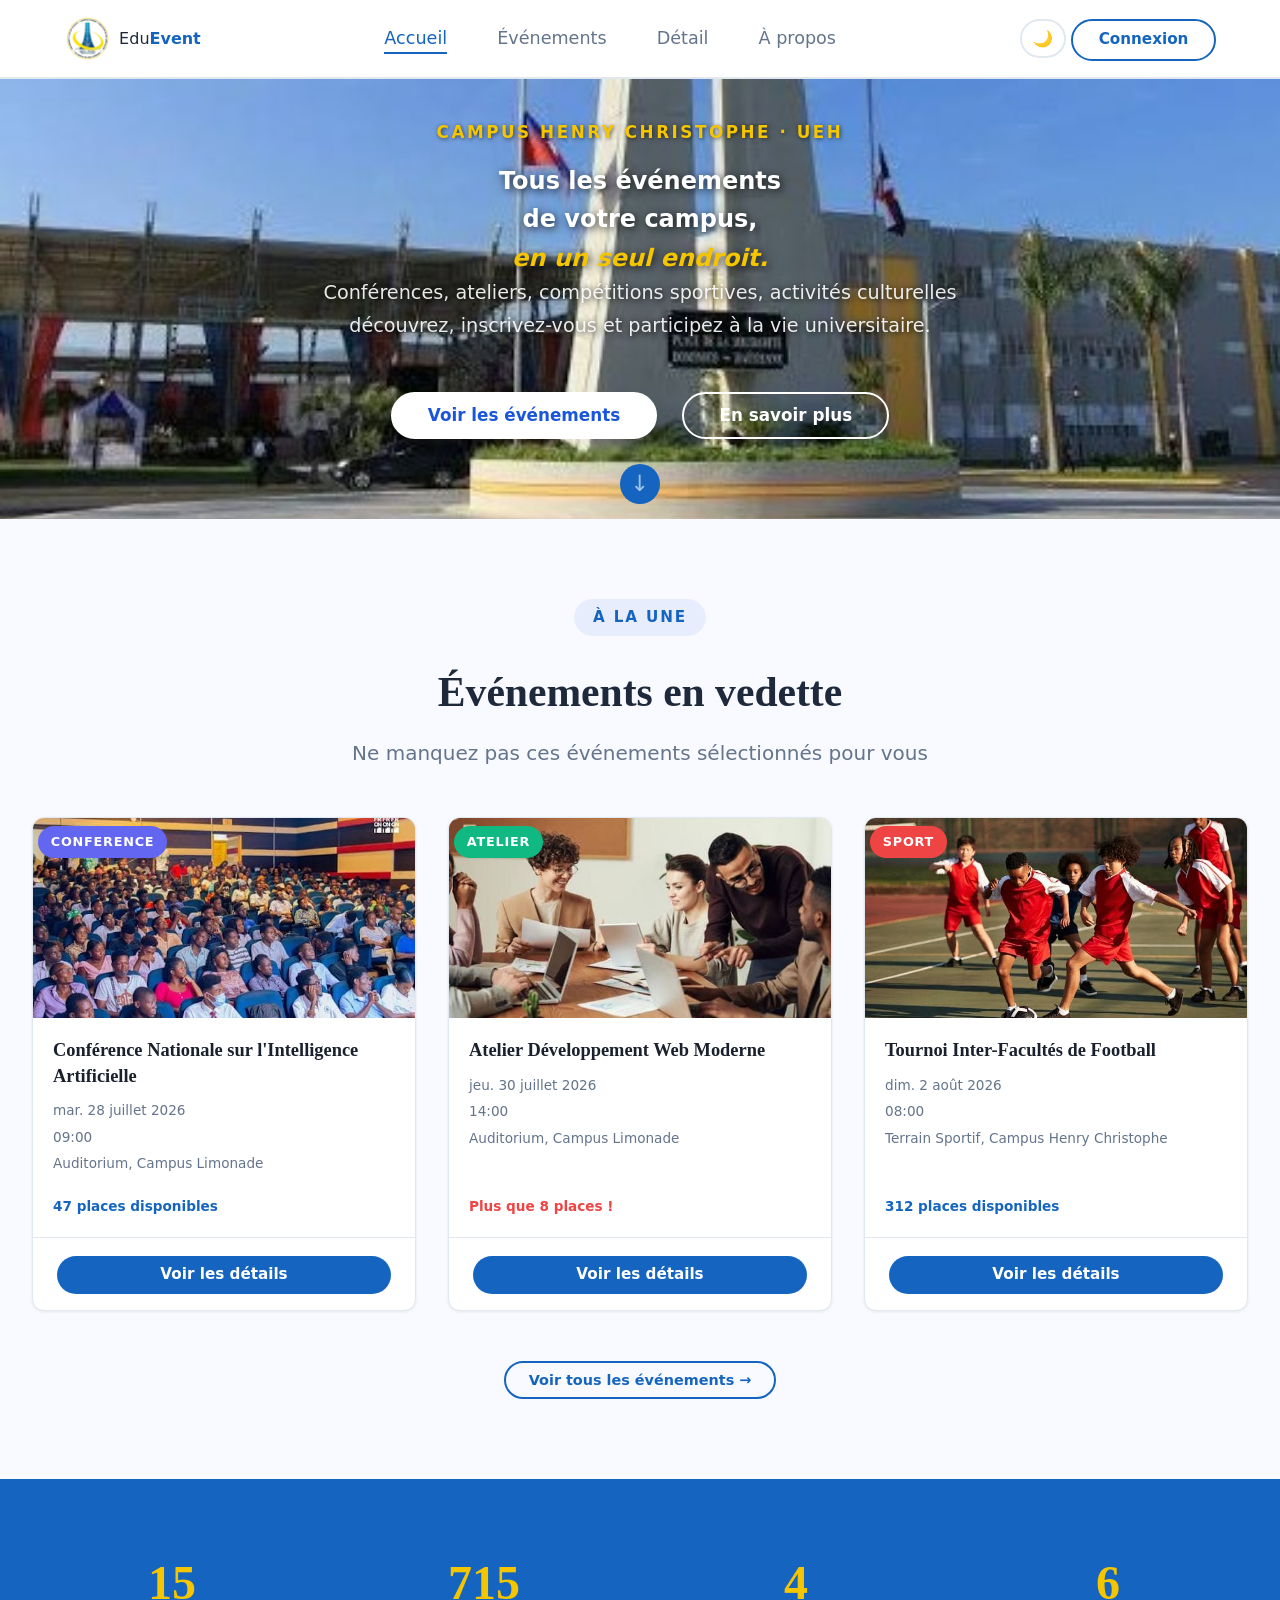
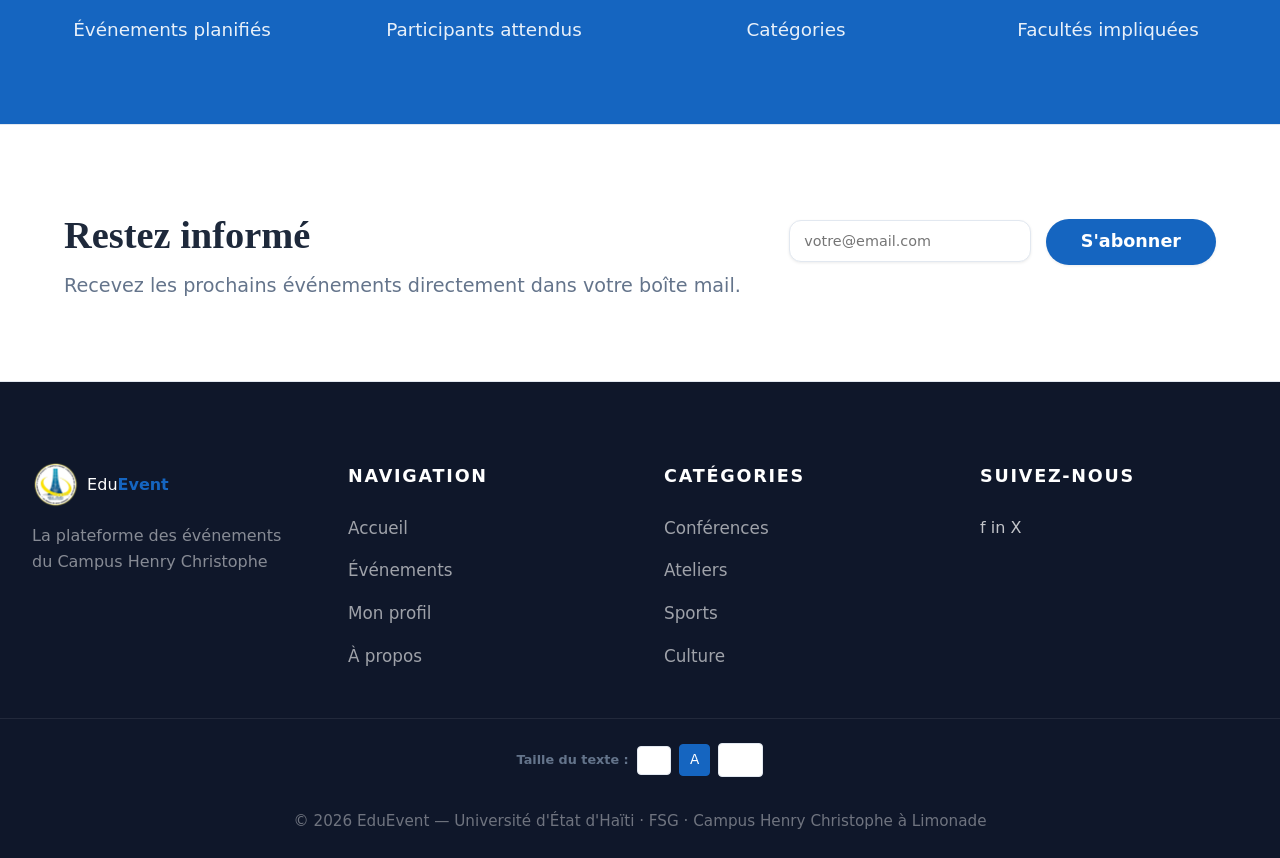
==== commit f613ea3d: "Update index.html" ====
--- a/index.html
+++ b/index.html
@@ -35,7 +35,7 @@
 
       <!-- Connexion & Menu Burger -->
       <div class="header__actions">
-        <button class="btn-darkmode" id="btn-darkmode" aria-label="Mode sombre" title="Mode sombre">mode sombre</button>
+        <button class="btn-darkmode" id="btn-darkmode" aria-label="Mode sombre" title="Mode sombre">🌙</button>
         <a href="profil.html" class="btn btn--outline">Connexion</a>
         
         <button class="hamburger" id="hamburger" aria-label="Menu">
--- a/css/style.css
+++ b/css/style.css
@@ -5,10 +5,10 @@
 /* ----- VARIABLES ----- */
 :root {
   /* Couleurs principales — Logo UEH-CHCL */
-  --color-primary:     #1565C0;   /* Bleu profond logo CHCL */
-  --color-primary-dk:  #0D47A1;   /* Bleu encore plus foncé hover */
-  --color-accent:      #F5C500;   /* Or/Jaune anneau logo CHCL */
-  --color-accent-lt:   #FFF9C4;   /* Jaune très clair fond */
+  --color-primary:     #1565C0;   
+  --color-primary-dk:  #0D47A1;   
+  --color-accent:      #F5C500;   
+  --color-accent-lt:   #FFF9C4;   
  
   /* Neutres */
   --color-bg:          #F8FAFF;
@@ -73,9 +73,9 @@
 /* ----- CONTAINER ----- */
 .container {
   width: 100%;
-  max-width: 1300px; /* Augmenté de 1200px à 1300px pour ouvrir l'espace */
+  max-width: 1300px; 
   margin: 0 auto;
-  padding: 0 var(--space-xl); /* Donne plus de marge de sécurité sur les bords */
+  padding: 0 var(--space-xl); 
 }
 
  
@@ -91,11 +91,9 @@
   font-weight: 600;
   transition: all var(--transition);
   white-space: nowrap;
-
-  /* LES 3 LIGNES CORRECTRICES DU COIN : */
-  line-height: 1 !important;           /* Force le texte à s'aligner sur sa ligne de base */
-  height: 38px !important;             /* Fixe la hauteur exacte du bouton calée sur le logo */
-  margin-top: 2px !important;          /* Descend le bouton d'un pixel pour l'éloigner du bord haut */
+  line-height: 1 !important;       
+  height: 38px !important;             
+  margin-top: 2px !important;          
 }
  
 .btn--primary {
@@ -168,7 +166,7 @@
 }
  
 /* ============================================================
-   HEADER COMPLET ET CORRIGÉ (EDUEVENT)
+   HEADER COMPLET(EDUEVENT)
    ============================================================ */
 
 /* 1. Taille fixe de l'image du logo */
@@ -177,6 +175,8 @@
   width: auto !important;        
   object-fit: contain !important;
   display: block !important;
+   object-fit: cover !important; 
+  transform: scale(1.05) !important
 }
 
 /* 2. Structure du bandeau principal */
@@ -197,7 +197,7 @@
   box-shadow: var(--shadow-md); 
 }
 
-/* 3. Alignement global : Logo à gauche, Meni au centre, Bouton à droite */
+
 .header__inner {
   display: grid !important;
   grid-template-columns: auto 1fr auto !important;
@@ -223,7 +223,6 @@
   color: var(--color-primary); 
 }
 
-/* 4. Forçage de l'espace de la navigation (Correction absolue) */
 nav, .header nav {
   display: flex !important;
   justify-content: center !important; 
@@ -236,14 +235,13 @@
   list-style: none !important;
   margin: 0 !important;
   padding: 0 !important;
-  gap: 0 !important; /* Annule le gap natif pour éviter les conflits */
-}
-
-/* MÉTHODE MAGIQUE : On force l'espace individuellement sur chaque puce du menu */
+  gap: 0 !important; 
+}
+
 .nav__list li {
   display: block !important;
-  margin-left: 25px !important;  /* Crée l'espace de sécurité obligatoire à gauche */
-  margin-right: 25px !important; /* Crée l'espace de sécurité obligatoire à droite */
+  margin-left: 25px !important;  
+  margin-right: 25px !important;
 }
 
 /* 5. Style des liens et effets visuels fluides (Ligne bleue) */
@@ -292,34 +290,32 @@
   border-radius: var(--radius-full) !important;
 }
 
-/* Nan css/style.css — Pati 7 la sèlman */
 .hamburger {
   display: none; 
   flex-direction: column;
   justify-content: space-between;
-  width: 30px;         /* Lajè bouton an */
-  height: 21px;        /* Wotè bouton an pou bar yo gen espas ant yo */
+  width: 30px;         
+  height: 21px;        
   background: none;
   border: none;
   cursor: pointer;
-  z-index: 110;        /* Fòse l rete anlè pou anyen pa kouvri l */
+  z-index: 110;        
   padding: 0;
 }
 
-/* Ti bar yo ap byen trase koulye a */
 .hamburger span {
   display: block;
   width: 100%;
-  height: 3px;         /* Epesè ti bar yo */
-  background-color: var(--color-primary); /* Koulè ble logo a */
+  height: 3px;        
+  background-color: var(--color-primary); 
   border-radius: var(--radius-full);
-  transition: all 0.3s ease; /* Pou lè n a anime l pita */
+  transition: all 0.3s ease; 
 }
 
  
 
 /* ============================================================
-   HERO COMPACT (REDUIT EN HAUTEUR)
+   HERO COMPACT 
    ============================================================ */
 
 
@@ -334,7 +330,7 @@
   overflow: hidden; /* Anpeche imaj yo depase */
 }
 
-/* Nouvo stil pou 5 imaj yo */
+
 .hero-slide {
   position: absolute;
   top: 0;
@@ -344,30 +340,28 @@
   object-fit: cover;
   background-position: center;
   opacity: 0;
-  transition: opacity 2s ease-in-out; /* Tranzisyon dous soti nan yon imaj nan yon lòt */
-}
-
-/* Sèl imaj ki gen klas 'active' a k ap parèt */
+  transition: opacity 2s ease-in-out; 
+}
+
+
 .hero-slide.active {
   opacity: 1;
 }
 
-/* Gradyan ble a ap rete nèt anlè imaj yo pou tèks la ka parèt byen frapan */
 .hero__bg::before {
   content: '';
   position: absolute;
   inset: 0;
-   background: none !important;
-  z-index: 2; /* Mete l anlè imaj yo */
+  background:none !important;
+  z-index: 2; 
 }
 
 
 /* ============================================================
-   HERO CENTRÉ ET COMPACT (ELEVASYON DESIGN)
+   HERO CENTRÉ ET COMPACT 
    ============================================================ */
 .hero {
   position: relative;
-  /* On remonte légèrement de 50vh à 58vh pour donner de la place à la flèche */
   min-height: 25vh !important; 
   display: flex;
   align-items: center;
@@ -381,34 +375,30 @@
   z-index: 2; 
   color: #fff;
   max-width: 850px; 
-  padding: 20px 0 !important; /* On remet exactement votre padding de départ sans boîte */
+  padding: 20px 0 !important; 
   text-align: center !important;
   margin-bottom: 40px !important; 
-  background: none !important; /* On supprime complètement la boîte transparente */
-}
-
-
-
-
-/* Sante ti tit jòn nan */
+  background: none !important; 
+}
+
+
 .hero__content .section__eyebrow {
   margin-left: auto !important;
   margin-right: auto !important;
 }
 
-/* Sante paragraf deskripsyon an */
 .hero__content .section__subtitle {
   font-size: 1.25rem !important; 
   max-width: 650px !important; 
   color: rgba(255, 255, 255, 0.9) !important;
-  margin: 0 auto var(--space-xl) auto !important; /* <--- 'auto' a gòch ak a dwat ap sante paragraf la */
-}
-
-/* SANTE DE BOUTON YO NAN MITAN */
+  margin: 0 auto var(--space-xl) auto !important; 
+}
+
+
 .hero__cta { 
   display: flex !important; 
   flex-direction: row !important;
-  justify-content: center !important; /* <--- SA PRAL METE DE BOUTON YO NAN MITAN PAJ LA */
+  justify-content: center !important; 
   gap: 25px !important; 
   flex-wrap: wrap; 
 }
@@ -418,7 +408,7 @@
 /* Texte d'introduction jaune "CAMPUS HENRY CHRISTOPHE..." */
 .hero__eyebrow {
   display: inline-block;
-  font-size: 1.05rem !important; /* Agrandi pour une meilleure visibilité */
+  font-size: 1.05rem !important; 
   font-weight: 700;
   letter-spacing: .15em;
   text-transform: uppercase;
@@ -427,24 +417,15 @@
 }
  
 /* Grand titre blanc principal */
-
- 
 .hero__accent {
   color: var(--color-accent);
   font-style: italic;
 }
- 
-/* Paragraphe de description sous le titre */
-
- 
-
-
-/* Style de base et forçage de taille pour les deux boutons du Hero */
 .hero__cta .btn {
   display: inline-flex !important;
   align-items: center !important;
   justify-content: center !important;
-  padding: 0.8rem 2.2rem !important; /* Boutons plus généreux et haut de gamme */
+  padding: 0.8rem 2.2rem !important; 
   font-size: 1.05rem !important;
   height: auto !important;
   white-space: nowrap !important;
@@ -454,13 +435,13 @@
 /* Bouton principal "Voir les événements" */
 .hero__cta .btn--primary {
   border: 2px solid #ffffff !important;
-  background: #ffffff !important; /* Fond blanc opaque initial */
-  color: #1A56DB !important; /* Texte bleu d'origine */
+  background: #ffffff !important; 
+  color: #1A56DB !important; 
 }
 
 .hero__cta .btn--primary:hover {
-  background: transparent !important; /* Devient transparent au survol */
-  color: #ffffff !important; /* Le texte devient blanc */
+  background: transparent !important; 
+  color: #ffffff !important; 
   transform: translateY(-3px);
   box-shadow: var(--shadow-lg);
 }
@@ -471,16 +452,16 @@
   background: transparent !important;
   color: #ffffff !important;
 }
-/* FÒSE LIY DESKRIPSYON AN VINI NAN MITAN NÈT */
+
 .hero__content p, 
 .hero__subtitle, 
 .section__subtitle {
-  text-align: center !important; /* Fòse tèks la ekri nan mitan */
-  margin-left: auto !important;  /* Balanse espas bò gòch */
-  margin-right: auto !important; /* Balanse espas bò dwat */
+  text-align: center !important; 
+  margin-left: auto !important;  
+  margin-right: auto !important; 
   display: block !important;
   width: 100% !important;
-  max-width: 680px !important;   /* Anpeche liy lan vin twò long */
+  max-width: 680px !important;  
 }
 
 
@@ -494,14 +475,13 @@
 /* Petite flèche d'indication de défilement tout en bas */
 .hero__scroll {
   position: absolute;
-  /* On la colle très près du bord du bas (15px au lieu de var(--space-xl)) */
   bottom: 15px !important; 
   left: 50%;
   transform: translateX(-50%);
-  color: rgba(255,255,255,.6) !important; /* On la rend un peu plus blanche et visible */
+  color: rgba(255,255,255,.6) !important; 
   font-size: 1.4rem;
   animation: bounce 2s infinite;
-  z-index: 10 !important; /* On la passe au-dessus pour être sûr qu'elle soit cliquable */
+  z-index: 10 !important;
 }
 .hero__scroll a {
   color: #ffffff;
@@ -539,9 +519,8 @@
    ============================================================ */
 .cards-grid {
   display: grid;
-  /* Nou fòse kolòn yo pi laj (min 300px) pou kat yo pi bèl a 100% zoom */
   grid-template-columns: repeat(auto-fill, minmax(300px, 1fr));
-  gap: var(--space-xl); /* Plis espas ant kat yo */
+  gap: var(--space-xl); 
 }
  
 .card {
@@ -555,13 +534,13 @@
 }
  
 .card:hover {
-  transform: translateY(-6px); /* Kat la ap monte yon ti kras pi plis lè w pase sourit la */
+  transform: translateY(-6px); 
   box-shadow: var(--shadow-lg);
 }
  
 .card__image-wrap {
-  position: relative !important; /* TRÈS IMPORTANT : Pou badge la ka bloke anndan foto a */
-  height: 200px; /* Nou monte l a 200px pou foto yo pi bèl */
+  position: relative !important; 
+  height: 200px; 
   overflow: hidden;
   background: var(--color-border);
 }
@@ -577,26 +556,27 @@
   transform: scale(1.05); 
 }
  
-/* SÈL KÒD K AP KORIJE BADGE YO NÈT */
+
 .card__badge {
   position: absolute !important;
-  top: 15px !important;  /* Distans depi anlè nèt nan foto a */
-  left: 15px !important; /* Distans depi sou bò gòch nèt */
-  font-size: 0.8rem !important; /* Tèks la ap pi fasil pou li */
+  top: 8px !important;  
+  left: 5px !important; 
+  font-size: 0.8rem !important; 
   font-weight: 700;
   text-transform: uppercase;
   letter-spacing: .06em;
-  padding: 0.35rem 0.8rem !important; /* Badge la ap pi laj e li pap kase */
+  padding: 0.35rem 0.8rem !important; 
   border-radius: var(--radius-full);
   color: #fff;
-  z-index: 10 !important; /* Fòse badge la rete anlè foto a nèt */
-  margin: 0 !important; /* Anile vye maj ki te fè l deplase a */
+  z-index: 10 !important; 
+  margin: 0 !important; 
 }
  
 .badge--conference { background: var(--cat-conference) !important; }
 .badge--atelier    { background: var(--cat-atelier) !important; }
 .badge--sport      { background: var(--cat-sport) !important; }
 .badge--culture    { background: var(--cat-culture) !important; }
+.badge--soutenance { background: #0891B2; }
  
 .card__body {
   padding: var(--space-lg);
@@ -608,7 +588,7 @@
  
 .card__title {
   font-family: var(--font-display);
-  font-size: 1.2rem !important; /* Tit la ap pi gwo ak pi bèl pou li a 100% zoom */
+  font-size: 1.2rem !important; 
   font-weight: 700;
   line-height: 1.4;
   color: var(--color-text);
@@ -619,7 +599,7 @@
   display: flex;
   flex-direction: column;
   gap: 0.3rem;
-  font-size: 0.85rem !important; /* Ti enfòmasyon yo ap pi klè */
+  font-size: 0.85rem !important;
   color: var(--color-text-muted);
 }
  
@@ -646,13 +626,13 @@
   border-top: 1px solid var(--color-border);
 }
  
-/* Bouton "Voir les détails" anba nèt la */
+/* Bouton "Voir les détails"  */
 .card__footer .btn { 
   width: 100%; 
   justify-content: center; 
-  padding: 0.7rem 0 !important; /* Bouton an ap pi gwo ak pi fasil pou klike */
+  padding: 0.7rem 0 !important;
   font-size: 0.95rem !important;
-  height: auto !important; /* Anile wotè 38px ki te kwense l la */
+  height: auto !important; 
 }
  
 /* Skeleton loader */
@@ -668,15 +648,15 @@
 
 /* 1. Le petit badge bleu "À LA UNE" */
 .section__header .section__eyebrow {
-  font-size: 0.95rem !important; /* Plus grand et plus percutant */
-  padding: 0.4rem 1.2rem !important; /* Donne plus d'espace autour du texte */
+  font-size: 0.95rem !important; 
+  padding: 0.4rem 1.2rem !important; 
   letter-spacing: .12em;
   font-weight: 700;
 }
 
 /* 2. Le grand titre "Événements en vedette" */
 .section__header .section__title {
-  font-size: 2.6rem !important; /* Augmenté pour un style moderne à 100% de zoom */
+  font-size: 2.6rem !important; 
   margin-top: 15px !important;
   margin-bottom: 12px !important;
   font-family: var(--font-display);
@@ -685,25 +665,25 @@
 
 /* 3. La petite ligne du bas "Ne manquez pas ces événements..." */
 .section__header .section__subtitle {
-  font-size: 1.25rem !important; /* Taille très confortable pour la lecture */
+  font-size: 1.25rem !important; 
   color: var(--color-text-muted) !important;
-  max-width: 650px !important; /* Empêche le texte de s'étaler sur une seule ligne trop longue */
-  margin: 0 auto !important; /* Centre parfaitement la ligne sous le grand titre */
+  max-width: 650px !important; 
+  margin: 0 auto !important; 
   line-height: 1.6;
 }
 
 
 /* ============================================================
-   STATISTIQUES (AGRANDI AK CORRIGÉ)
+   STATISTIQUES 
    ============================================================ */
 .stats {
   background: var(--color-primary);
-  padding: var(--space-3xl) 0 !important; /* Bay plis espas anlè ak anba */
+  padding: var(--space-3xl) 0 !important;
 }
  
 .stats__grid {
   display: grid;
-  grid-template-columns: repeat(auto-fit, minmax(220px, 1fr)) !important; /* Pèmèt chif yo gaye bèl sou gwo ekran */
+  grid-template-columns: repeat(auto-fit, minmax(220px, 1fr)) !important; 
   gap: var(--space-xl) !important;
   text-align: center;
 }
@@ -712,22 +692,20 @@
   color: #fff; 
 }
  
-/* Gwo chif jòn yo (8, 1200, 4, 3) */
 .stat-card__number {
   display: block;
   font-family: var(--font-display);
-  font-size: 3rem !important; /* Agrandi chif yo pou yo gen enpak */
+  font-size: 3rem !important; 
   font-weight: 800 !important;
   color: var(--color-accent);
   line-height: 1;
 }
  
-/* Ti tèks ki anba chif yo */
 .stat-card__label {
   display: block;
-  font-size: 1.15rem !important; /* Tèks yo vin pi fasil pou li nèt */
+  font-size: 1.15rem !important; 
   font-weight: 500 !important;
-  color: rgba(255,255,255,.9) !important; /* Blan pi klere */
+  color: rgba(255,255,255,.9) !important;
   margin-top: var(--space-sm) !important;
 }
 
@@ -739,7 +717,7 @@
   background: var(--color-surface);
   border-top: 1px solid var(--color-border);
   border-bottom: 1px solid var(--color-border);
-  padding: var(--space-3xl) 0 !important; /* Donne beaucoup d'espace pour aérer le bloc */
+  padding: var(--space-3xl) 0 !important; 
 }
  
 .newsletter__inner {
@@ -756,7 +734,7 @@
  
 .newsletter__title {
   font-family: var(--font-display);
-  font-size: 2.4rem !important; /* Grand titre imposant */
+  font-size: 2.4rem !important; 
   font-weight: 700;
   margin-bottom: var(--space-xs);
   color: var(--color-text);
@@ -764,7 +742,7 @@
  
 .newsletter__subtitle { 
   color: var(--color-text-muted); 
-  font-size: 1.2rem !important; /* Description bien visible */
+  font-size: 1.2rem !important; 
 }
  
 .newsletter__form { 
@@ -775,53 +753,51 @@
 /* LE CONTENEUR DU FORMULAIRE : Aligne et ajuste les deux éléments */
 .form-group {
   display: flex !important;
-  gap: 15px !important; /* Crée un espace propre entre le champ de texte et le bouton */
+  gap: 15px !important; 
   align-items: center !important;
 }
  
-/* LE CHAMP DE SAISIE (INPUT EMAIL) — BIEN FINI ET NET */
+/* LE CHAMP DE SAISIE (INPUT EMAIL) */
 .form-input {
   flex: 1 !important;
-  padding: 14px 24px !important; /* Augmente la hauteur interne pour un grand confort visuel */
-  border: 2px solid #CBD5E1 !important; /* Bordure gris neutre plus visible et nette */
+  padding: 14px 24px !important; 
+  border: 2px solid #CBD5E1 !important;
   border-radius: var(--radius-full);
   font: inherit;
-  font-size: 1.1rem !important; /* Écriture plus grande lorsque l'utilisateur tape son email */
+  font-size: 1.1rem !important; 
   color: var(--color-text);
   outline: none;
   background-color: #ffffff !important;
   transition: all var(--transition);
-  box-shadow: var(--shadow-sm); /* Ajoute une ombre très discrète */
-}
- 
-/* Effet visuel moderne lorsque l'utilisateur clique dans la case email */
+  box-shadow: var(--shadow-sm); 
+}
+ 
 .form-input:focus { 
-  border-color: var(--color-primary) !important; /* La bordure devient bleue */
-  box-shadow: 0 0 0 4px rgba(21, 101, 192, 0.15) !important; /* Petit halo bleu brillant autour */
-}
- 
-/* LE BOUTON BLEU "S'ABONNER" — GRAND ET SOLIDE */
+  border-color: var(--color-primary) !important; 
+  box-shadow: 0 0 0 4px rgba(21, 101, 192, 0.15) !important; 
+}
+ 
+/* LE BOUTON BLEU "S'ABONNER" */
 .newsletter__form .btn, 
 .newsletter__form button[type="submit"] {
   display: inline-flex !important;
   align-items: center !important;
   justify-content: center !important;
-  background: var(--color-primary) !important; /* Force le beau bleu institutionnel */
+  background: var(--color-primary) !important;
   color: #ffffff !important;
-  padding: 14px 35px !important; /* Donne une forme généreuse et haut de gamme alignée sur le champ email */
+  padding: 14px 35px !important;  
   font-size: 1.1rem !important;
   font-weight: 600 !important;
   border-radius: var(--radius-full) !important;
-  height: auto !important; /* Supprime la hauteur bridée */
+  height: auto !important; 
   cursor: pointer;
   transition: all var(--transition);
   box-shadow: var(--shadow-sm);
   white-space: nowrap !important;
 }
 
-/* Effet de survol sur le bouton S'abonner */
 .newsletter__form button[type="submit"]:hover {
-  background: var(--color-primary-dk) !important; /* Bleu plus foncé */
+  background: var(--color-primary-dk) !important; 
   transform: translateY(-2px);
   box-shadow: var(--shadow-md);
 }
@@ -836,7 +812,7 @@
 .form-message.error   { color: var(--cat-sport); }
 
 /* ============================================================
-   FOOTER (PIED DE PAGE - AGRANDI)
+   FOOTER 
    ============================================================ */
 .footer {
   background: #0F172A;
@@ -846,7 +822,7 @@
  
 .footer__inner {
   display: grid;
-  grid-template-columns: repeat(auto-fit, minmax(200px, 1fr)) !important; /* Evite kolòn yo kwense */
+  grid-template-columns: repeat(auto-fit, minmax(200px, 1fr)) !important;
   gap: var(--space-2xl);
   padding-bottom: var(--space-2xl);
   border-bottom: 1px solid rgba(255,255,255,.08);
@@ -855,17 +831,17 @@
 .footer__brand .header__logo { 
   color: #fff; 
   margin-bottom: var(--space-md); 
+   
 }
 
 .footer__tagline { 
-  font-size: 1rem !important; /* Ti tèks anba logo a */
+  font-size: 1rem !important;
   color: rgba(255,255,255,.5); 
   max-width: 260px; 
 }
  
-/* Tit yo tankou NAVIGATION, CATEGORIES... */
 .footer__heading {
-  font-size: 1.1rem !important; /* Tit kolòn yo pi klè */
+  font-size: 1.1rem !important; 
   font-weight: 700;
   letter-spacing: .1em;
   text-transform: uppercase;
@@ -876,12 +852,11 @@
 .footer__links ul { 
   display: flex; 
   flex-direction: column; 
-  gap: var(--space-md) !important; /* Plis espas vètikal ant lyen yo */
-}
- 
-/* Tout lyen ki nan footer a */
+  gap: var(--space-md) !important; 
+}
+ 
 .footer__links a {
-  font-size: 1.05rem !important; /* Lyen yo pi gwo pou klike fasil */
+  font-size: 1.05rem !important; 
   color: rgba(255,255,255,.6) !important;
   transition: color var(--transition);
 }
@@ -893,7 +868,7 @@
 .footer__bottom {
   padding: var(--space-lg) 0;
   text-align: center;
-  font-size: 0.95rem !important; /* Tèks copyright anba nèt la */
+  font-size: 0.95rem !important; 
   color: rgba(255,255,255,.4) !important;
 }
 
@@ -905,7 +880,7 @@
 .page-hero {
   background: linear-gradient(135deg, #0D47A1 0%, #1565C0 60%, #2196F3 100%);
   color: #fff;
-  padding: 2.5rem 0 2rem; /* Ti kras mwens espas pou l pa pran tout ekran an */
+  padding: 2.5rem 0 2rem; 
   text-align: center;
 }
  
@@ -916,7 +891,7 @@
  
 .page-hero__title {
   font-family: var(--font-display);
-  font-size: clamp(1.6rem, 3.5vw, 2.2rem) !important; /* Ekilibre pou l pa twò gwo sou laptop 13" */
+  font-size: clamp(1.6rem, 3.5vw, 2.2rem) !important; 
   font-weight: 700;
   margin-bottom: 0.5rem;
 }
@@ -932,11 +907,8 @@
   border-bottom: 1px solid var(--color-border);
   padding: 1.5rem 0;
   
-  /* Sa yo ap fòse bare a desann nòmalman san l pa janm bloke anlè */
   position: relative !important; 
   top: auto !important;
-  
-  /* Yon ti z-index nòmal pou l rete nan plas li */
   z-index: 1 !important; 
   box-shadow: var(--shadow-sm);
 }
@@ -958,7 +930,7 @@
  
 .search-bar__input {
   width: 100%;
-  padding: 0.55rem 2.5rem !important; /* Afine wotè a pou l vin pi bèl e elegant */
+  padding: 0.55rem 2.5rem !important; 
   border: 2px solid var(--color-border);
   border-radius: var(--radius-full);
   font: inherit;
@@ -1256,9 +1228,11 @@
   color: var(--color-text-muted);
   pointer-events: none;
 }
+
+
 /*page details*/
 
-<!--Banner-->
+
 /* ===== BANNIÈRE DETAIL ===== */
 .detail-banner {
   position: relative;
@@ -1284,18 +1258,37 @@
   background: linear-gradient(to top, rgba(0,0,0,.85) 0%, rgba(0,0,0,.3) 100%);
   z-index: 1;
   display: flex;
-  flex-direction: column;
-  justify-content: flex-end;
+  align-items: flex-end;
   padding-bottom: 2rem;
 }
+/* ===== RÉORGANISATION DE L'ORDRE DANS LA BANNIÈRE ===== */
 
 .detail-banner__overlay .container {
-  display: flex;
-  flex-direction: column;
-  align-items: flex-start;
-  gap: 0.8rem;
-  width: 100%;
-}
+  display: flex !important;
+  flex-direction: column !important;
+  align-items: flex-start !important;
+  gap: 0.8rem !important;
+}
+#banner-badge {
+  order: 1 !important; /* En premier (tout en haut) */
+}
+
+#banner-titre {
+  order: 2 !important; /* En deuxième */
+  margin: 0 !important;
+}
+
+#banner-meta {
+  order: 3 !important; /* En troisième */
+}
+
+.btn-retour {
+  order: 4 !important; 
+  margin-top: 0.5rem !important; 
+}
+
+
+
 
 .card__badge {
   display: inline-block !important;
@@ -1328,6 +1321,7 @@
   color: rgba(255,255,255,.9);
   font-size: 0.88rem;
 }
+
 
 .btn-retour {
   color: rgba(255,255,255,.8);
@@ -1364,22 +1358,20 @@
 
 .detail-grid {
   display: flex !important;
-  flex-direction: column !important; /* Fòse sidebar a desann anba gwo kontni an */
-  gap: 2rem !important; /* Bèl ti espas ant kontni an ak fòmilè a */
+  flex-direction: column !important;
+  gap: 2rem !important; 
   width: 100% !important;
 }
 
-/* 2. Fòse fòmilè a ak kat la (.aside-card) pran tout lajè paj la kounye a */
 .detail__aside, 
 aside, 
 .aside-card, 
 .inscription-form {
   width: 100% !important;
-  max-width: 100% !important; /* Pèmèt fòmilè a laj nòmalman kounye a */
+  max-width: 100% !important; 
   box-sizing: border-box !important;
 }
 
-/* 3. Asire chan anndan fòmilè yo tou monte youn anba lòt pwòp */
 #inscription-form .form-row, .form-row {
   display: flex !important;
   flex-direction: column !important; 
@@ -1646,7 +1638,6 @@
 .partage-btn--fb { background: #1877F2; }
 .partage-btn--tw { background: #000; }
 .partage-btn--wa { background: #25D366; }
-/* DESIGN POU INPUT AK SELECT PAJ DETAIL LA */
 .form-input {
   width: 100% !important;
   height: 42px !important;
@@ -1669,7 +1660,6 @@
   cursor: pointer !important;
 }
 
-/* Fòse fòmilè a louvri eleman li yo yonn anba lòt */
 .inscription-form {
   display: flex !important;
   flex-direction: column !important;
@@ -2024,8 +2014,8 @@
 }
  
 .membre-card__photo {
-  width: 100px;
-  height: 100px;
+  width: 300px;
+  height: 300px;                 
   border-radius: 50%;
   background: var(--color-bg);
   border: 3px solid var(--color-primary);
@@ -2034,7 +2024,11 @@
   justify-content: center;
   font-size: 2.8rem;
   margin: 0 auto 1.2rem;
-}
+  overflow: hidden;            
+}
+
+
+
  
 .membre-card__nom {
   font-family: var(--font-display);
@@ -2202,9 +2196,7 @@
   color: var(--color-text-muted);
   line-height: 1.7;
 }
-/* ============================================================
-   KOREKSYON FINAL ELEGAN - BOUTON AK GWOZÈ REYÈL LI
-   ============================================================ */
+
 body #evenements-grid.cards-grid.vue-liste {
   display: flex !important;
   flex-direction: column !important;
@@ -2216,15 +2208,14 @@
   flex-direction: row !important;
   width: 100% !important;
   min-height: 160px !important;
-  align-items: center !important; /* Santre tout kontni an vètikal */
+  align-items: center !important; 
   background: #ffffff !important;
   border: 1px solid var(--color-border, #eee) !important;
   box-shadow: 0 4px 6px rgba(0,0,0,0.05) !important;
   overflow: hidden !important;
-  padding-right: 20px !important; /* Ti espas sekirite pou bouton an adwat */
-}
-
-/* Fòse imaj la gen yon bèl gwosè sou bò gòch */
+  padding-right: 20px !important; 
+}
+
 body #evenements-grid.cards-grid.vue-liste .card .card__image-wrap {
   width: 180px !important;
   min-width: 180px !important;
@@ -2242,15 +2233,12 @@
   display: block !important;
 }
 
-/* Badj kategori a */
 body #evenements-grid.cards-grid.vue-liste .card .card__badge {
   position: absolute !important;
   top: 10px !important;
   left: 10px !important;
   z-index: 5 !important;
 }
-
-/* Blòk tèks la nan mitan */
 body #evenements-grid.cards-grid.vue-liste .card .card__body {
   flex: 1 !important;
   display: flex !important;
@@ -2272,42 +2260,128 @@
   gap: 6px !important;
 }
 
-/* BOUTON AN AP PRAN SÈLMAN GWOSÈ TÈKS LI */
 body #evenements-grid.cards-grid.vue-liste .card .card__footer {
-  border: none !important; /* Retire liy gri ki te separe l la */
+  border: none !important;
   padding: 0 !important;
   display: flex !important;
   align-items: center !important;
   justify-content: flex-end !important;
   flex-shrink: 0 !important;
-  min-width: auto !important; /* Retire gwo lajè fiks la */
+  min-width: auto !important; 
   max-width: none !important;
 }
 
 body #evenements-grid.cards-grid.vue-liste .card .card__footer .btn {
-  width: auto !important; /* Bouton an ap retresi sou tèks la */
-  white-space: nowrap !important; /* Anpeche tèks bouton an kase */
-  padding: 10px 20px !important; /* Ba li yon bèl fòm oval */
+  width: auto !important; 
+  white-space: nowrap !important;
+  padding: 10px 20px !important; 
   font-size: 0.9rem !important;
 }
-  /* === EFFET HOVER : Louvri meni an lè sourit la pwente sou header a === */
-  
-  /* Lè sourit la pwente sou zòn Header a, nou afiche meni an */
+
   .header:hover nav, 
   .header:hover .header nav {
     display: flex !important;
   }
   
-  /* Ti animasyon pou l desann pi bèl */
   nav, .header nav {
     transition: all 0.3s ease-in-out !important;
   }
-
-
-
-
-
- 
- 
-
- 
+  /* ===== DARK MODE ===== */
+body.dark {
+  --color-bg:          #0F172A;
+  --color-surface:     #1E293B;
+  --color-border:      #334155;
+  --color-text:        #969899;
+  --color-text-muted:  #94A3B8;
+}
+
+body.dark .header {
+  background: rgba(15,23,42,.95);
+}
+
+body.dark .footer {
+  background: #020617;
+}
+
+.btn-darkmode {
+  background: none;
+  border: 2px solid var(--color-border);
+  border-radius: var(--radius-full);
+  padding: 0.3rem 0.7rem;
+  font-size: 1rem;
+  cursor: pointer;
+  transition: all var(--transition);
+}
+
+.btn-darkmode:hover {
+  background: var(--color-border);
+  
+}
+/* ===== RÉGULATION TAILLE GLOBALE ===== */
+html {
+  font-size: 16px;
+  transition: font-size 0.25s ease;
+}
+
+html.size-small {
+  font-size: 14px;
+}
+
+html.size-large {
+  font-size: 19px;
+}
+
+/* Style d'état actif pour les boutons du footer */
+.btn-size.active {
+  background: var(--color-primary) !important;
+  color: #ffffff !important;
+  border-color: var(--color-primary) !important;
+}
+/* ===== BOUTON RETOUR EN HAUT ===== */
+.btn-scroll-top {
+  position: fixed;
+  bottom: 25px;
+  right: 25px;
+  width: 45px;
+  height: 45px;
+  background-color: var(--color-primary, #1565C0);
+  color: #ffffff !important;
+  border: none;
+  border-radius: var(--radius-sm, 6px); /* Assorti au style de tes boutons institutionnels */
+  font-size: 1.2rem;
+  font-weight: bold;
+  display: flex;
+  align-items: center;
+  justify-content: center;
+  cursor: pointer;
+  z-index: 99; /* Passe au-dessus de tout le contenu */
+  box-shadow: var(--shadow-md);
+  
+  /* Animation de transition */
+  transition: background-color var(--transition), opacity 0.3s ease, visibility 0.3s ease;
+  
+  /* Caché par défaut (il apparaîtra uniquement quand on scroll) */
+  opacity: 0;
+  visibility: hidden;
+}
+
+.btn-scroll-top:hover {
+  background-color: var(--color-primary-dk, #0D47A1);
+}
+
+/* Classe activée par JavaScript quand l'utilisateur descend dans la page */
+.btn-scroll-top.visible {
+  opacity: 1;
+  visibility: visible;
+}
+
+
+
+
+
+
+
+ 
+ 
+
+ 
